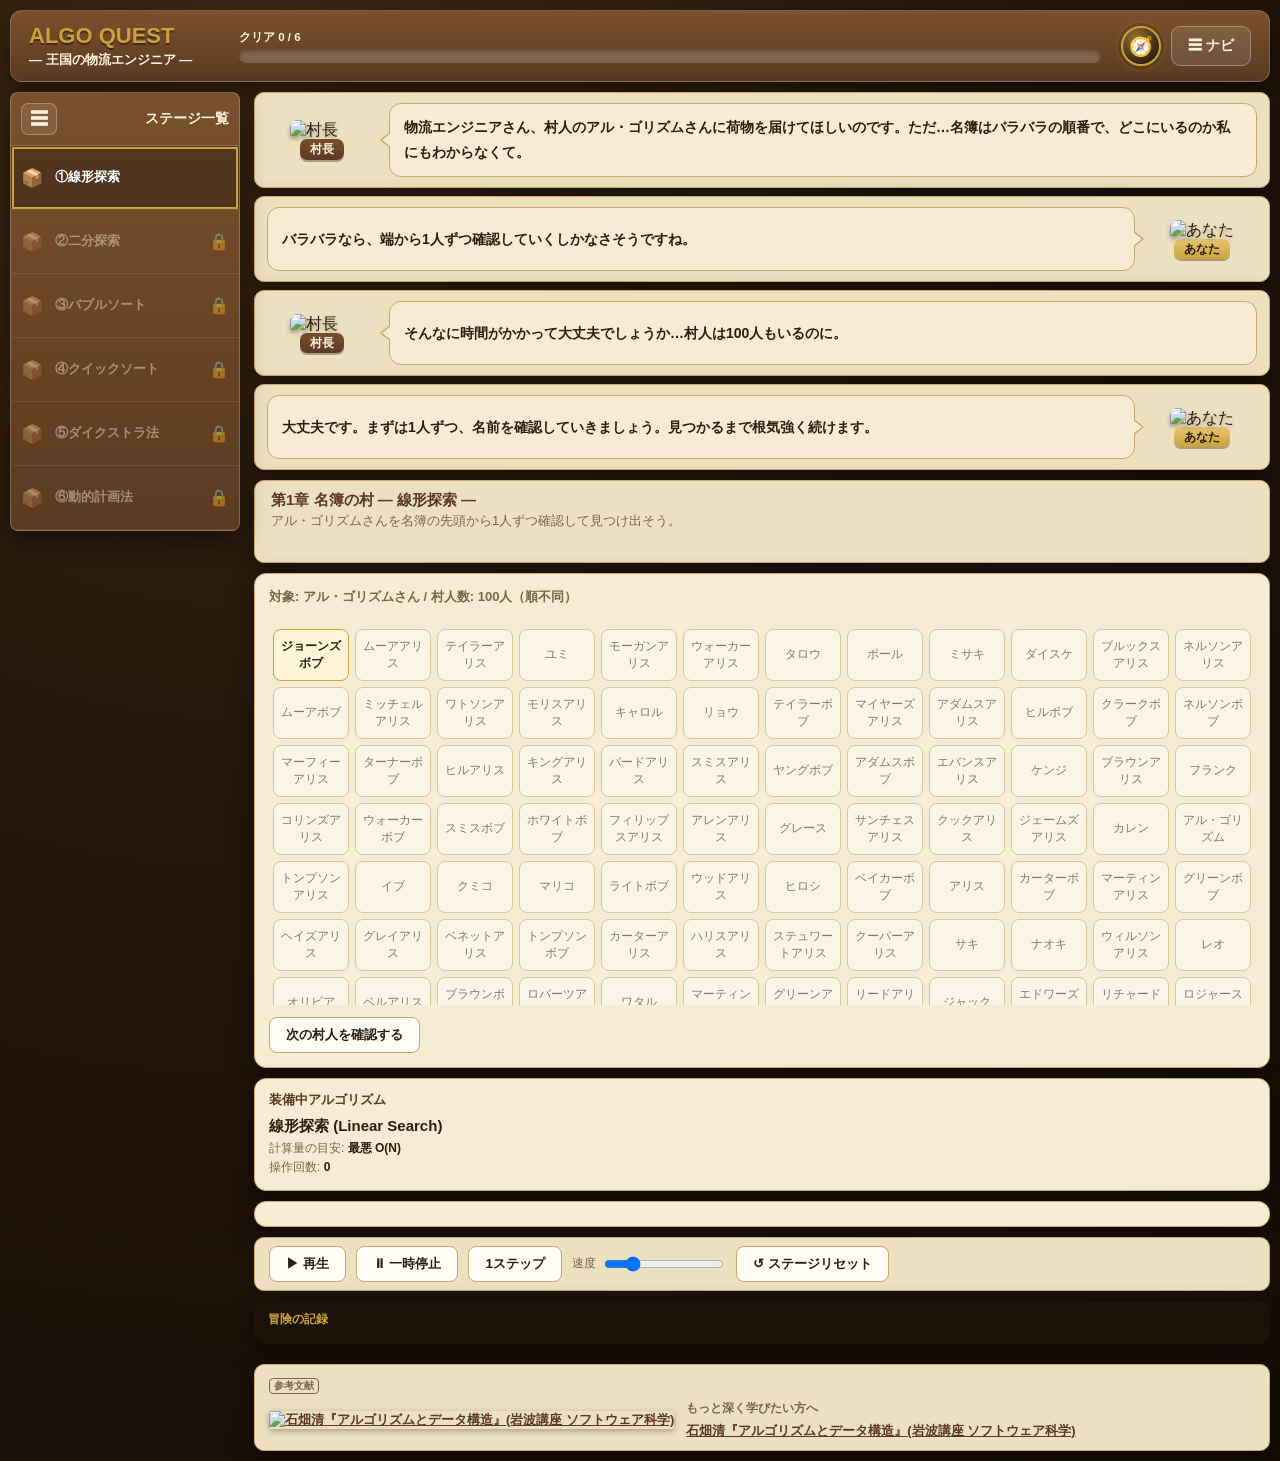
==== index.html @ 7b18d2ed "fix: トップへのリンクを絶対URLからルート相対パスに修正 https://ruglerugle.github.io/ 固定だったため、Cloudflare(informatics.habatak" ====
<!DOCTYPE html>
<html lang="ja">
<head>
<meta charset="UTF-8">
<meta name="viewport" content="width=device-width, initial-scale=1.0">
<title>ALGO QUEST ― 王国の物流エンジニア ―</title>
<!-- Google tag (gtag.js) -->
<script async src="https://www.googletagmanager.com/gtag/js?id=G-9RTQCP2HXM"></script>
<script>
  window.dataLayer = window.dataLayer || [];
  function gtag(){dataLayer.push(arguments);}
  gtag('js', new Date());
  gtag('config', 'G-9RTQCP2HXM');
</script>
<link rel="stylesheet" href="css/style.css">
</head>
<body>
<div class="app-shell side-collapsed" id="app-shell">
  <header class="game-header">
    <div class="brand">
      <div class="brand-title">ALGO QUEST</div>
      <div class="brand-sub">― 王国の物流エンジニア ―</div>
    </div>
    <div class="head-progress-wrap">
      <div class="head-progress-label" id="progress-label">クリア 0 / 6</div>
      <div class="head-progress"><div class="head-progress-fill" id="progress-fill"></div></div>
    </div>
    <div class="header-actions">
      <a id="home-link" href="/" title="クエスト集トップへ" aria-label="クエスト集トップへ">🧭</a>
      <button id="head-nav-toggle" class="head-btn" title="ステージ一覧の表示切替">☰ ナビ</button>
    </div>
  </header>

  <div class="game-layout">
    <div class="side-backdrop" id="side-backdrop"></div>
    <aside class="side-panel" id="stage-sidebar">
      <div class="side-head">
        <button class="side-toggle" id="sidebar-toggle" title="ステージ一覧の表示切替" aria-label="ステージ一覧の表示切替">☰</button>
        <span class="side-head-text">ステージ一覧</span>
      </div>
      <nav id="stage-nav" class="step-list"></nav>
    </aside>

    <main class="main-area" id="main-area">
      <div id="dialogue-panel"></div>

      <div id="mission-banner">
        <div id="mission-title"></div>
        <div id="mission-text"></div>
        <div id="mission-status"></div>
      </div>

      <section id="stage-area">
        <div id="visual-wrap">
          <div id="visual-stage"></div>
        </div>
        <div id="stage-actions"></div>
      </section>

      <div id="status-box">
        <h3>装備中アルゴリズム</h3>
        <div id="status-content"><p class="hint">ステージを開始すると表示されます</p></div>
      </div>
      <div id="compare-box"></div>

      <footer id="control-bar">
        <button id="btn-play" title="自動再生">▶ 再生</button>
        <button id="btn-pause" title="一時停止">⏸ 一時停止</button>
        <button id="btn-step-anim" title="1ステップ進める">1ステップ</button>
        <label class="speed-label">速度
          <input type="range" id="speed-slider" min="0.5" max="3" step="0.5" value="1">
        </label>
        <button id="btn-reset" title="ステージをやり直す">↺ ステージリセット</button>
      </footer>

      <div id="log-panel">
        <h3>冒険の記録</h3>
        <ul id="log-list"></ul>
      </div>

      <div id="book-recommend"></div>
    </main>
  </div>
</div>

<script type="module" src="js/main.js"></script>
</body>
</html>
---- css/style.css ----
:root {
  --bg-deep: #241608;
  --wood: #5b3a20;
  --wood-2: #79512e;
  --parchment: #f6ecd4;
  --parchment-2: #ece0bf;
  --border: #c8a86a;
  --text: #2c1d0e;
  --text-dim: #7a6647;
  --gold: #caa23a;
  --ok: #2f7d43;
  --warn: #b8791f;
  --danger: #a3311b;
  --info: #2f6fa3;
  --shadow: 0 10px 26px rgba(0, 0, 0, 0.45);
  font-family: "Segoe UI", "Hiragino Sans", "Yu Gothic", sans-serif;
}

* { box-sizing: border-box; touch-action: manipulation; }

html, body { max-width: 100%; overflow-x: hidden; }

body {
  margin: 0;
  min-height: 100vh;
  background: radial-gradient(circle at 20% 0%, #3c2811 0%, #24160a 45%, #150c05 100%);
  color: var(--text);
}

.app-shell {
  min-height: 100vh;
  display: flex;
  flex-direction: column;
  gap: 10px;
  padding: 10px;
}

.game-header {
  display: flex;
  align-items: center;
  gap: 20px;
  padding: 12px 18px;
  background: linear-gradient(180deg, var(--wood-2), var(--wood));
  border: 1px solid rgba(255, 255, 255, 0.18);
  border-radius: 12px;
  box-shadow: var(--shadow);
  flex-wrap: wrap;
}

.brand { display: flex; flex-direction: column; gap: 2px; min-width: 190px; }
.brand-title { margin: 0; font-size: 22px; color: var(--gold); font-weight: 900; text-shadow: 0 2px 0 rgba(0, 0, 0, 0.4); }
.brand-sub { font-size: 13px; color: #fdf3da; font-weight: 700; }

.head-progress-wrap { flex: 1; min-width: 160px; display: flex; flex-direction: column; gap: 4px; }
.head-progress-label { font-size: 11.5px; color: #fdf3da; font-weight: 800; }
.head-progress { height: 14px; background: rgba(255, 255, 255, .18); border-radius: 999px; overflow: hidden; box-shadow: inset 0 2px 4px rgba(0, 0, 0, .3); }
.head-progress-fill { height: 100%; width: 0; background: linear-gradient(90deg, #e7c873, var(--gold)); border-radius: 999px; transition: width .4s; }

.header-actions { display: flex; align-items: center; gap: 10px; margin-left: auto; flex-shrink: 0; }
.head-btn {
  height: 40px;
  padding: 0 16px;
  border: 1px solid rgba(255, 255, 255, 0.3);
  border-radius: 9px;
  background: rgba(255, 255, 255, 0.10);
  color: #fdf3da;
  font-size: 14px;
  font-weight: 900;
  cursor: pointer;
  touch-action: manipulation;
}
.head-btn:hover { background: rgba(255, 255, 255, .2); }

#home-link {
  flex-shrink: 0;
  width: 40px; height: 40px;
  display: flex; align-items: center; justify-content: center;
  font-size: 19px; text-decoration: none;
  border-radius: 50%;
  background: radial-gradient(circle at 35% 30%, rgba(202, 162, 58, .5), #2c1d0e 75%);
  border: 2px solid var(--gold);
  box-shadow: 0 0 0 3px rgba(0, 0, 0, .25), 0 0 10px -2px var(--gold);
  transition: transform .15s ease, box-shadow .15s ease;
}
#home-link:hover { transform: translateY(-2px) scale(1.07); box-shadow: 0 0 0 3px rgba(0, 0, 0, .25), 0 0 16px 0 var(--gold); }

/* ── Layout (cpu_quest/net-questと共通構造) ── */
.game-layout {
  display: grid;
  grid-template-columns: 230px minmax(0, 1fr);
  gap: 14px;
  flex: 1;
  min-height: 0;
  transition: grid-template-columns .25s ease;
}

.side-panel {
  background: linear-gradient(180deg, var(--wood-2), var(--wood));
  position: sticky;
  top: 8px;
  align-self: start;
  border: 1px solid rgba(255, 255, 255, .22);
  border-radius: 8px;
  box-shadow: var(--shadow);
  padding: 0;
  color: #fdf3da;
  overflow: hidden;
  transition: width .25s ease;
}
.side-head {
  font-size: 14px;
  font-weight: 900;
  color: #fdf3da;
  padding: 10px;
  border-bottom: 1px solid rgba(255, 255, 255, .18);
  display: flex;
  align-items: center;
  gap: 8px;
  min-height: 48px;
}
.side-head-text { white-space: nowrap; }
.side-toggle {
  width: 36px;
  height: 32px;
  border: 1px solid rgba(255, 255, 255, .28);
  border-radius: 7px;
  background: rgba(255, 255, 255, .10);
  color: #fdf3da;
  font-weight: 950;
  font-size: 18px;
  cursor: pointer;
  line-height: 1;
  flex-shrink: 0;
}
.side-backdrop { display: none; }

.step-list { display: flex; flex-direction: column; }
.side-step {
  display: grid;
  grid-template-columns: 28px 1fr 20px;
  gap: 6px;
  align-items: center;
  min-height: 64px;
  padding: 8px 10px;
  border: none;
  border-bottom: 1px solid rgba(255, 255, 255, .18);
  color: #e9dfc4;
  position: relative;
  cursor: pointer;
  user-select: none;
  touch-action: manipulation;
  background: none;
  text-align: left;
  font-family: inherit;
  width: 100%;
}
.side-step:hover { background: rgba(255, 255, 255, .07); }
.side-step .paw { font-size: 18px; text-align: center; }
.side-step .side-step-label { font-size: 13px; font-weight: 950; line-height: 1.25; }
.side-step .status-icon { font-size: 16px; }
.side-step.active { background: rgba(0, 0, 0, .3); outline: 2px solid var(--gold); outline-offset: -3px; color: #fff; }
.side-step.done .paw { color: var(--gold); }
.side-step.locked { opacity: 0.5; cursor: not-allowed; }

.app-shell.side-collapsed .game-layout { grid-template-columns: 64px minmax(0, 1fr); }
.app-shell.side-collapsed .side-panel { width: 64px; }
.app-shell.side-collapsed .side-head { justify-content: center; padding: 8px 6px; }
.app-shell.side-collapsed .side-head-text { display: none; }
.app-shell.side-collapsed .step-list { flex-direction: column; }
.app-shell.side-collapsed .side-step { grid-template-columns: 1fr; justify-items: center; min-height: 48px; padding: 6px 4px; }
.app-shell.side-collapsed .side-step .side-step-label,
.app-shell.side-collapsed .side-step .status-icon { display: none; }

/* ── Desktop: サイドバーは常に展開 ── */
@media (min-width: 901px) {
  .app-shell.side-collapsed .game-layout { grid-template-columns: 230px minmax(0, 1fr) !important; }
  .app-shell.side-collapsed .side-panel { width: auto !important; }
  .app-shell.side-collapsed .side-head { justify-content: space-between !important; padding: 10px !important; }
  .app-shell.side-collapsed .side-head-text { display: block !important; }
  .app-shell.side-collapsed .side-step { grid-template-columns: 28px 1fr 20px !important; justify-items: start !important; min-height: 64px !important; padding: 8px 10px !important; }
  .app-shell.side-collapsed .side-step .side-step-label,
  .app-shell.side-collapsed .side-step .status-icon { display: block !important; }
}

.main-area { flex: 1; min-width: 0; display: flex; flex-direction: column; gap: 10px; }

#dialogue-panel:empty { display: none; }

/* ── 会話システム（互い違い・全幅、net-quest/oop-gameと共通構造） ── */
.dialog-scene {
  display: flex;
  flex-direction: column;
  gap: 8px;
}
.dialog-row {
  display: grid;
  grid-template-columns: 110px minmax(0, 1fr);
  gap: 12px;
  align-items: stretch;
  border: 1px solid var(--border);
  background: var(--parchment-2);
  border-radius: 10px;
  padding: 10px 12px;
  box-shadow: var(--shadow);
}
.dialog-row.right {
  grid-template-columns: minmax(0, 1fr) 110px;
}
.dialog-row.right .dialog-character { order: 2; }
.dialog-row.right .dialog-bubble { order: 1; }
.dialog-character {
  display: flex;
  flex-direction: column;
  align-items: center;
  justify-content: center;
  align-self: center;
  min-width: 0;
}
.dialog-character img {
  width: 64px;
  max-width: 100%;
  height: auto;
  border-radius: 8px;
  display: block;
  object-fit: contain;
  filter: drop-shadow(0 3px 2px rgba(0, 0, 0, .3));
}
.dialog-name {
  margin-top: -2px;
  padding: 3px 10px;
  border-radius: 7px;
  color: #fdf3da;
  font-weight: 900;
  font-size: 12px;
  line-height: 1.2;
  box-shadow: 0 2px 0 rgba(0, 0, 0, .3);
  white-space: nowrap;
}
.dialog-name.npc { background: linear-gradient(var(--wood-2), var(--wood)); }
.dialog-name.you { background: linear-gradient(#e7c873, var(--gold)); color: #2c1d0e; }
.dialog-bubble {
  position: relative;
  align-self: center;
  background: var(--parchment);
  border: 1px solid var(--border);
  border-radius: 12px;
  padding: 11px 14px;
  color: var(--text);
  font-size: 14px;
  line-height: 1.8;
  font-weight: 700;
  min-height: 64px;
  display: flex;
  flex-direction: column;
  justify-content: center;
}
.dialog-bubble::before {
  content: '';
  position: absolute;
  left: -10px;
  top: 50%;
  transform: translateY(-50%);
  border-top: 8px solid transparent;
  border-bottom: 8px solid transparent;
  border-right: 10px solid var(--border);
}
.dialog-bubble::after {
  content: '';
  position: absolute;
  left: -8px;
  top: 50%;
  transform: translateY(-50%);
  border-top: 7px solid transparent;
  border-bottom: 7px solid transparent;
  border-right: 9px solid var(--parchment);
}
.dialog-row.right .dialog-bubble::before {
  left: auto; right: -10px;
  border-right: 0;
  border-left: 10px solid var(--border);
}
.dialog-row.right .dialog-bubble::after {
  left: auto; right: -8px;
  border-right: 0;
  border-left: 9px solid var(--parchment);
}

@media (max-width: 700px) {
  .dialog-row, .dialog-row.right { grid-template-columns: 74px minmax(0, 1fr); padding: 8px; gap: 8px; }
  .dialog-row.right .dialog-character { order: 0; }
  .dialog-row.right .dialog-bubble { order: 1; }
  .dialog-character img { width: 52px; }
  .dialog-name { font-size: 10px; padding: 3px 7px; }
  .dialog-bubble { font-size: 13px; padding: 9px 11px; min-height: 0; }
  /* アバターは常に左側に寄せるため、吹き出しの三角形も左向きに揃える */
  .dialog-row.right .dialog-bubble::before {
    left: -10px; right: auto;
    border-right: 10px solid var(--border);
    border-left: 0;
  }
  .dialog-row.right .dialog-bubble::after {
    left: -8px; right: auto;
    border-right: 9px solid var(--parchment);
    border-left: 0;
  }
}

#mission-banner {
  background: var(--parchment-2);
  border: 1px solid var(--border);
  border-radius: 10px;
  padding: 10px 16px;
  box-shadow: var(--shadow);
}
#mission-title { font-weight: 900; font-size: 15px; color: var(--wood); }
#mission-text { font-size: 13px; color: var(--text-dim); margin-top: 2px; }
#mission-status { font-weight: 700; margin-top: 4px; min-height: 18px; }
#mission-status.ok { color: var(--ok); }
#mission-status.err { color: var(--danger); }

#stage-area {
  background: var(--parchment);
  border: 1px solid var(--border);
  border-radius: 12px;
  box-shadow: var(--shadow);
  padding: 14px;
  display: flex;
  flex-direction: column;
  gap: 12px;
  min-height: 340px;
  min-width: 0;
}

#visual-wrap, #visual-stage { min-width: 0; }

.stage-info { font-size: 13px; color: var(--text-dim); font-weight: 700; line-height: 1.4; min-height: 2.8em; }
.stage-info.stage-info--tall { min-height: 4.2em; }

.villager-grid {
  display: grid;
  grid-template-columns: repeat(auto-fill, minmax(74px, 1fr));
  gap: 6px;
  max-height: 380px;
  overflow-y: auto;
  padding: 4px;
}
.villager-card {
  padding: 8px 4px;
  border-radius: 8px;
  border: 1px solid var(--border);
  background: #fffdf5;
  color: var(--text);
  font-size: 12px;
  cursor: not-allowed;
  opacity: 0.55;
}
.villager-card.checked { opacity: 0.3; text-decoration: line-through; }
.villager-card.next { opacity: 1; cursor: pointer; border-color: var(--gold); background: #fff6da; font-weight: 700; }
.villager-card.next:hover { transform: translateY(-1px); box-shadow: 0 4px 10px rgba(0, 0, 0, 0.2); }
.villager-card.found { opacity: 1; background: #dff3e2; border-color: var(--ok); color: var(--ok); font-weight: 900; }

.auto-scan-line {
  display: flex;
  align-items: center;
  gap: 12px;
  padding: 20px;
  background: #1c1208;
  border-radius: 10px;
  font-family: "Consolas", monospace;
}
.auto-scan-line .scan-index { color: var(--gold); font-weight: 900; font-size: 20px; }
.auto-scan-line .scan-name { color: #fdf3da; font-size: 18px; }
.auto-scan-line .hint { color: #cbb98a; }

.binary-track { display: flex; gap: 12px; flex-wrap: wrap; }
.binary-card {
  display: flex;
  flex-direction: column;
  align-items: center;
  gap: 4px;
  padding: 14px 20px;
  border-radius: 10px;
  border: 2px solid var(--border);
  background: #fffdf5;
  min-width: 100px;
}
.binary-card .tag { font-size: 11px; color: var(--text-dim); font-weight: 700; }
.binary-card .name { font-size: 16px; font-weight: 900; }
.binary-card .num { font-size: 10px; color: var(--text-dim); font-weight: 700; }
.binary-card.lo { border-color: #7d97c9; }
.binary-card.hi { border-color: #c97d7d; }
.binary-card.mid { border-color: var(--gold); background: #fff6da; transform: scale(1.08); }
.binary-card.found { border-color: var(--ok); background: #dff3e2; color: var(--ok); }

.cave-map { display: block; width: 100%; max-width: 100%; height: auto; background: #1c1208; border-radius: 10px; padding: 8px; }
.cave-edge { stroke: rgba(200, 168, 106, 0.35); stroke-width: 3; }
.cave-edge.on-path { stroke: var(--gold); stroke-width: 4; }
.cave-edge.final-path { stroke: var(--ok); stroke-width: 5; }

.cave-room rect { fill: #2c1d0e; stroke: var(--border); stroke-width: 2; }
.cave-room text { fill: #fdf3da; font-size: 16px; font-weight: 700; }

.cave-room.unvisited rect { fill: #241608; stroke: rgba(200, 168, 106, 0.3); }
.cave-room.unvisited text { fill: rgba(253, 243, 218, 0.35); }

.cave-room.onpath rect { fill: #3d2a12; stroke: var(--gold); }

.cave-room.candidate rect { fill: #1c3548; stroke: var(--info); }
.cave-room.candidate text { fill: #8ec9ef; }

.cave-room.final-path rect { fill: #163d24; stroke: var(--ok); stroke-width: 3; }
.cave-room.final-path text { fill: #8fe3a3; }

.graph-node-sub { fill: #cbb98a; font-size: 12px; font-weight: 700; }
.graph-edge-label { fill: #cbb98a; font-size: 11px; }

.legend-swatch.cave-onpath { background: #3d2a12; border: 2px solid var(--gold); }
.legend-swatch.cave-unvisited { background: #241608; border: 2px solid rgba(200, 168, 106, 0.3); }
.legend-swatch.cave-candidate { background: #1c3548; border: 2px solid var(--info); }
.legend-swatch.cave-final-path { background: #163d24; border: 2px solid var(--ok); }

.queue-track { display: flex; gap: 10px; flex-wrap: wrap; }
.queue-card {
  display: flex;
  flex-direction: column;
  align-items: center;
  gap: 4px;
  padding: 10px 16px;
  border-radius: 10px;
  border: 2px solid var(--border);
  background: #fffdf5;
  min-width: 80px;
}
.queue-card .tag { font-size: 11px; color: var(--text-dim); font-weight: 700; }
.queue-card .name { font-size: 15px; font-weight: 900; }
.queue-card.front { border-color: var(--gold); background: #fff6da; transform: scale(1.08); }

.chest-riddle {
  background: linear-gradient(180deg, #3a2812, #241608);
  border: 2px solid var(--gold);
  border-radius: 8px;
  padding: 10px 14px;
  margin-bottom: 8px;
  color: #e9dfc4;
  font-family: "Hiragino Mincho ProN", "Yu Mincho", serif;
  letter-spacing: 0.15em;
  text-align: center;
  font-size: 14px;
  text-shadow: 0 1px 0 rgba(0, 0, 0, 0.6);
  box-shadow: inset 0 0 10px rgba(0, 0, 0, 0.5), 0 0 8px rgba(202, 162, 58, 0.4);
}

.stair-visual {
  display: flex;
  align-items: flex-end;
  gap: 4px;
  height: 150px;
  padding: 8px;
  background: #1c1208;
  border-radius: 10px;
  position: relative;
}
.stair-step {
  width: 16px;
  background: rgba(200, 168, 106, 0.25);
  border-radius: 3px 3px 0 0;
}
.stair-step.done { background: linear-gradient(180deg, #e7c873, var(--gold)); }
.chest-icon {
  position: absolute;
  top: 4px;
  right: 10px;
  width: 34px;
  height: 22px;
  background: linear-gradient(180deg, #8a5a2c, #5b3a1c);
  border: 2px solid var(--gold);
  border-radius: 4px 4px 2px 2px;
}
.chest-icon::after {
  content: '';
  position: absolute;
  left: 50%;
  top: 45%;
  width: 6px;
  height: 6px;
  background: var(--gold);
  border-radius: 50%;
  transform: translate(-50%, -50%);
  box-shadow: 0 0 4px rgba(202, 162, 58, 0.8);
}

.chest-unlock { display: flex; gap: 8px; align-items: center; }
.chest-unlock-input {
  border: 2px solid var(--border);
  border-radius: 8px;
  padding: 8px 12px;
  font-size: 14px;
  font-weight: 700;
  background: #fffdf5;
  color: var(--text);
  width: 160px;
}

.bars {
  display: flex;
  align-items: flex-end;
  gap: 3px;
  height: 220px;
  padding: 8px;
  background: #1c1208;
  border-radius: 10px;
}
.bar {
  flex: 1;
  min-width: 4px;
  background: linear-gradient(180deg, #e7c873, var(--gold));
  border-radius: 3px 3px 0 0;
}
.bar.compare {
  background: linear-gradient(180deg, #8ec9ef, var(--info));
  outline: 2px solid #dff0ff;
}
.bar.swap { background: linear-gradient(180deg, #ff9d8a, var(--danger)); }
.bar.pivot { outline: 2px solid #fff; }
.bar.sorted { background: linear-gradient(180deg, #9fe0ae, var(--ok)); }
.bar.out-of-range:not(.sorted) { opacity: 0.3; }

.bar-boundary {
  align-self: stretch;
  width: 1px;
  margin: 0 1px;
  background-image: repeating-linear-gradient(to bottom, #fff 0, #fff 6px, transparent 6px, transparent 12px);
  box-shadow: 0 0 4px rgba(255, 255, 255, 0.8);
}

.live-desc {
  font-size: 14px;
  font-weight: 700;
  line-height: 1.5;
  color: var(--wood);
  background: var(--parchment-2);
  border: 1px solid var(--border);
  border-radius: 8px;
  padding: 8px 12px;
  min-height: calc(3em + 20px);
}
.live-desc.live-desc--tall { min-height: calc(4.5em + 20px); }

.bar-legend { display: flex; gap: 16px; flex-wrap: wrap; font-size: 12px; color: var(--text-dim); }
.legend-item { display: flex; align-items: center; gap: 6px; }
.legend-swatch {
  width: 14px;
  height: 14px;
  border-radius: 3px;
  display: inline-block;
  background: var(--gold);
}
.legend-swatch.compare { background: var(--info); }
.legend-swatch.swap { background: var(--danger); }
.legend-swatch.sorted { background: var(--ok); }
.legend-swatch.pivot { background: var(--gold); outline: 2px solid #fff; }
.legend-swatch.boundary {
  width: 4px;
  background-image: repeating-linear-gradient(to bottom, #fff 0, #fff 4px, transparent 4px, transparent 8px);
  box-shadow: 0 0 6px rgba(255, 255, 255, 0.8);
}

#stage-actions { display: flex; gap: 10px; flex-wrap: wrap; min-width: 0; }
#stage-actions button, #control-bar button {
  padding: 8px 16px;
  border-radius: 8px;
  border: 1px solid var(--border);
  background: #fffdf5;
  color: var(--text);
  font-weight: 700;
  cursor: pointer;
  max-width: 100%;
  white-space: normal;
  overflow-wrap: break-word;
  word-break: break-word;
}
#stage-actions button:disabled { opacity: 0.4; cursor: not-allowed; }
#stage-actions button.primary, #control-bar button.primary { background: var(--gold); border-color: var(--gold); }
.hint { color: var(--text-dim); font-size: 13px; }

#status-box, #compare-box {
  background: var(--parchment);
  border: 1px solid var(--border);
  border-radius: 12px;
  padding: 12px 14px;
  box-shadow: var(--shadow);
}
#status-box h3 { margin: 0 0 8px; font-size: 13px; color: var(--wood); }
.algo-name { font-weight: 900; font-size: 15px; margin: 0 0 4px; }
.algo-meta, .algo-ops { font-size: 12px; color: var(--text-dim); margin: 2px 0; }
.algo-meta span, .algo-ops span { color: var(--text); font-weight: 700; }

#control-bar {
  display: flex;
  align-items: center;
  gap: 10px;
  background: var(--parchment-2);
  border: 1px solid var(--border);
  border-radius: 10px;
  padding: 8px 14px;
  flex-wrap: wrap;
}
.speed-label { font-size: 12px; color: var(--text-dim); display: flex; align-items: center; gap: 6px; }
.speed-label input[type="range"] { max-width: 120px; }

#log-panel {
  background: #1c1208;
  border-radius: 12px;
  padding: 10px 14px;
  max-height: 160px;
  overflow-y: auto;
  box-shadow: var(--shadow);
}
#log-panel h3 { margin: 0 0 6px; font-size: 12px; color: var(--gold); }
#log-list { list-style: none; margin: 0; padding: 0; display: flex; flex-direction: column; gap: 3px; }
#log-list li { font-size: 12px; color: #e9dfc4; }
#log-list li.ok { color: #8fe3a3; }
#log-list li.err { color: #ff9d8a; }

#book-recommend {
  margin-top: 10px;
  background: var(--parchment-2);
  border: 1px solid var(--border);
  border-radius: 10px;
  padding: 10px 14px;
  box-shadow: var(--shadow);
}
.book-recommend-label {
  display: inline-block;
  font-size: 10px;
  font-weight: 900;
  color: var(--text-dim);
  border: 1px solid var(--text-dim);
  border-radius: 4px;
  padding: 0 4px;
  margin: 0 0 6px;
}
.book-recommend-body { display: flex; align-items: center; gap: 12px; }
.book-recommend-cover { width: 60px; height: auto; border-radius: 3px; box-shadow: 0 2px 6px rgba(0, 0, 0, 0.3); flex-shrink: 0; }
.book-recommend-lead { font-size: 12px; color: var(--text-dim); margin: 0 0 4px; font-weight: 700; }
#book-recommend a { font-size: 13px; color: var(--wood); font-weight: 900; text-decoration: underline; }

@media (max-width: 900px) {
  .app-shell { padding: 8px; gap: 8px; }
  .brand-title { font-size: 20px; }
  .game-layout { grid-template-columns: 64px minmax(0, 1fr); gap: 8px; }
  .app-shell:not(.side-collapsed) .game-layout { grid-template-columns: 210px minmax(0, 1fr); }
  .side-panel { display: block; order: 0; position: sticky; top: 8px; }
}
@media (max-width: 700px) {
  .game-layout { grid-template-columns: 1fr; }
  .app-shell.side-collapsed .game-layout,
  .app-shell:not(.side-collapsed) .game-layout { grid-template-columns: 1fr; }
  .side-panel {
    position: fixed;
    top: 0;
    left: 0;
    width: min(82vw, 300px);
    height: 100vh;
    height: 100dvh;
    border-radius: 0;
    transform: translateX(-100%);
    transition: transform .25s ease;
    box-shadow: 10px 0 30px rgba(0, 0, 0, .45);
    overflow-y: auto;
    z-index: 80;
  }
  .app-shell.side-collapsed .side-panel { transform: translateX(-100%); }
  .app-shell:not(.side-collapsed) .side-panel { transform: translateX(0); }
  .side-backdrop {
    display: none;
    position: fixed;
    inset: 0;
    background: rgba(6, 12, 18, .55);
    z-index: 70;
  }
  .app-shell:not(.side-collapsed) .side-backdrop { display: block; }
  .game-header { padding: 8px 12px; }
  .brand-title { font-size: 18px; }
  .main-area { gap: 8px; }
}
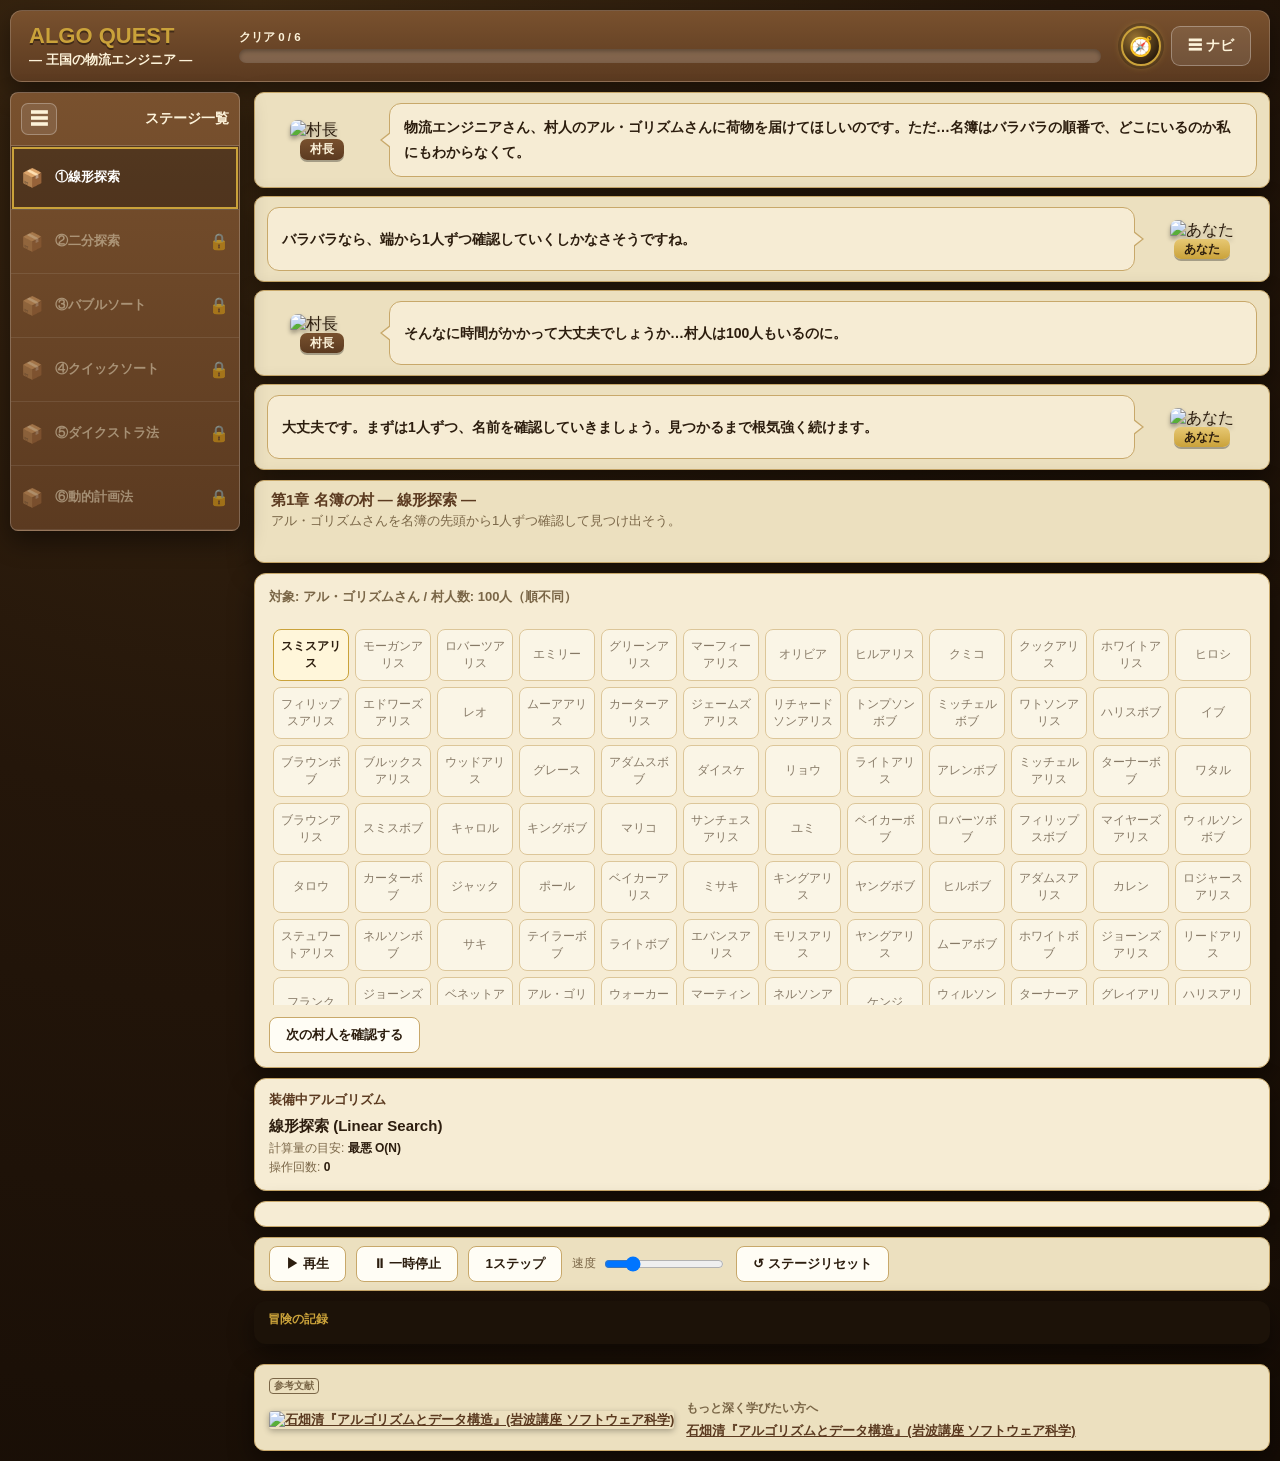
==== commit 43010a0f: "feat: SEO用metaを拡充 - description/canonical/OGP/Twitterカード/favicon/JSON-LDを追加 - brand-titleをh1化 - depl" ====
--- a/index.html
+++ b/index.html
@@ -3,7 +3,31 @@
 <head>
 <meta charset="UTF-8">
 <meta name="viewport" content="width=device-width, initial-scale=1.0">
-<title>ALGO QUEST ― 王国の物流エンジニア ―</title>
+<title>ALGO QUEST ― ゲームで学ぶアルゴリズム入門（王国の物流エンジニア）</title>
+<meta name="description" content="線形探索・二分探索・バブルソート・クイックソート・ダイクストラ法・動的計画法を、王国の物流エンジニアとして体験しながら学べる無料のアルゴリズム学習ゲーム。全6章、ブラウザだけで遊べます。">
+<link rel="canonical" href="https://informatics.habatakijuku.com/algo-quest/">
+<meta property="og:type" content="website">
+<meta property="og:site_name" content="ALGO QUEST">
+<meta property="og:locale" content="ja_JP">
+<meta property="og:title" content="ALGO QUEST ― ゲームで学ぶアルゴリズム入門（王国の物流エンジニア）">
+<meta property="og:description" content="探索・ソート・最短経路・動的計画法を体験しながら学べる無料のアルゴリズム学習ゲーム。">
+<meta property="og:url" content="https://informatics.habatakijuku.com/algo-quest/">
+<meta name="twitter:card" content="summary">
+<link rel="icon" href="data:image/svg+xml,<svg xmlns=%22http://www.w3.org/2000/svg%22 viewBox=%220 0 100 100%22><text y=%22.9em%22 font-size=%2290%22>📦</text></svg>">
+<script type="application/ld+json">
+{
+  "@context": "https://schema.org",
+  "@type": "LearningResource",
+  "name": "ALGO QUEST ― 王国の物流エンジニア ―",
+  "description": "線形探索・二分探索・バブルソート・クイックソート・ダイクストラ法・動的計画法を、王国の物流エンジニアとして体験しながら学べる無料のアルゴリズム学習ゲーム。",
+  "url": "https://informatics.habatakijuku.com/algo-quest/",
+  "inLanguage": "ja",
+  "learningResourceType": "learning activity",
+  "teaches": "アルゴリズムの基礎（線形探索・二分探索・バブルソート・クイックソート・ダイクストラ法・動的計画法・計算量）",
+  "isAccessibleForFree": true,
+  "author": { "@type": "Person", "name": "ruglerugle" }
+}
+</script>
 <!-- Google tag (gtag.js) -->
 <script async src="https://www.googletagmanager.com/gtag/js?id=G-9RTQCP2HXM"></script>
 <script>
@@ -18,7 +42,7 @@
 <div class="app-shell side-collapsed" id="app-shell">
   <header class="game-header">
     <div class="brand">
-      <div class="brand-title">ALGO QUEST</div>
+      <h1 class="brand-title">ALGO QUEST</h1>
       <div class="brand-sub">― 王国の物流エンジニア ―</div>
     </div>
     <div class="head-progress-wrap">
--- a/css/style.css
+++ b/css/style.css
@@ -224,6 +224,8 @@
   display: block;
   object-fit: contain;
   filter: drop-shadow(0 3px 2px rgba(0, 0, 0, .3));
+  position: relative;
+  z-index: 1;
 }
 .dialog-name {
   margin-top: -2px;
@@ -234,6 +236,8 @@
   font-size: 12px;
   line-height: 1.2;
   box-shadow: 0 2px 0 rgba(0, 0, 0, .3);
+  position: relative;
+  z-index: 2;
   white-space: nowrap;
 }
 .dialog-name.npc { background: linear-gradient(var(--wood-2), var(--wood)); }
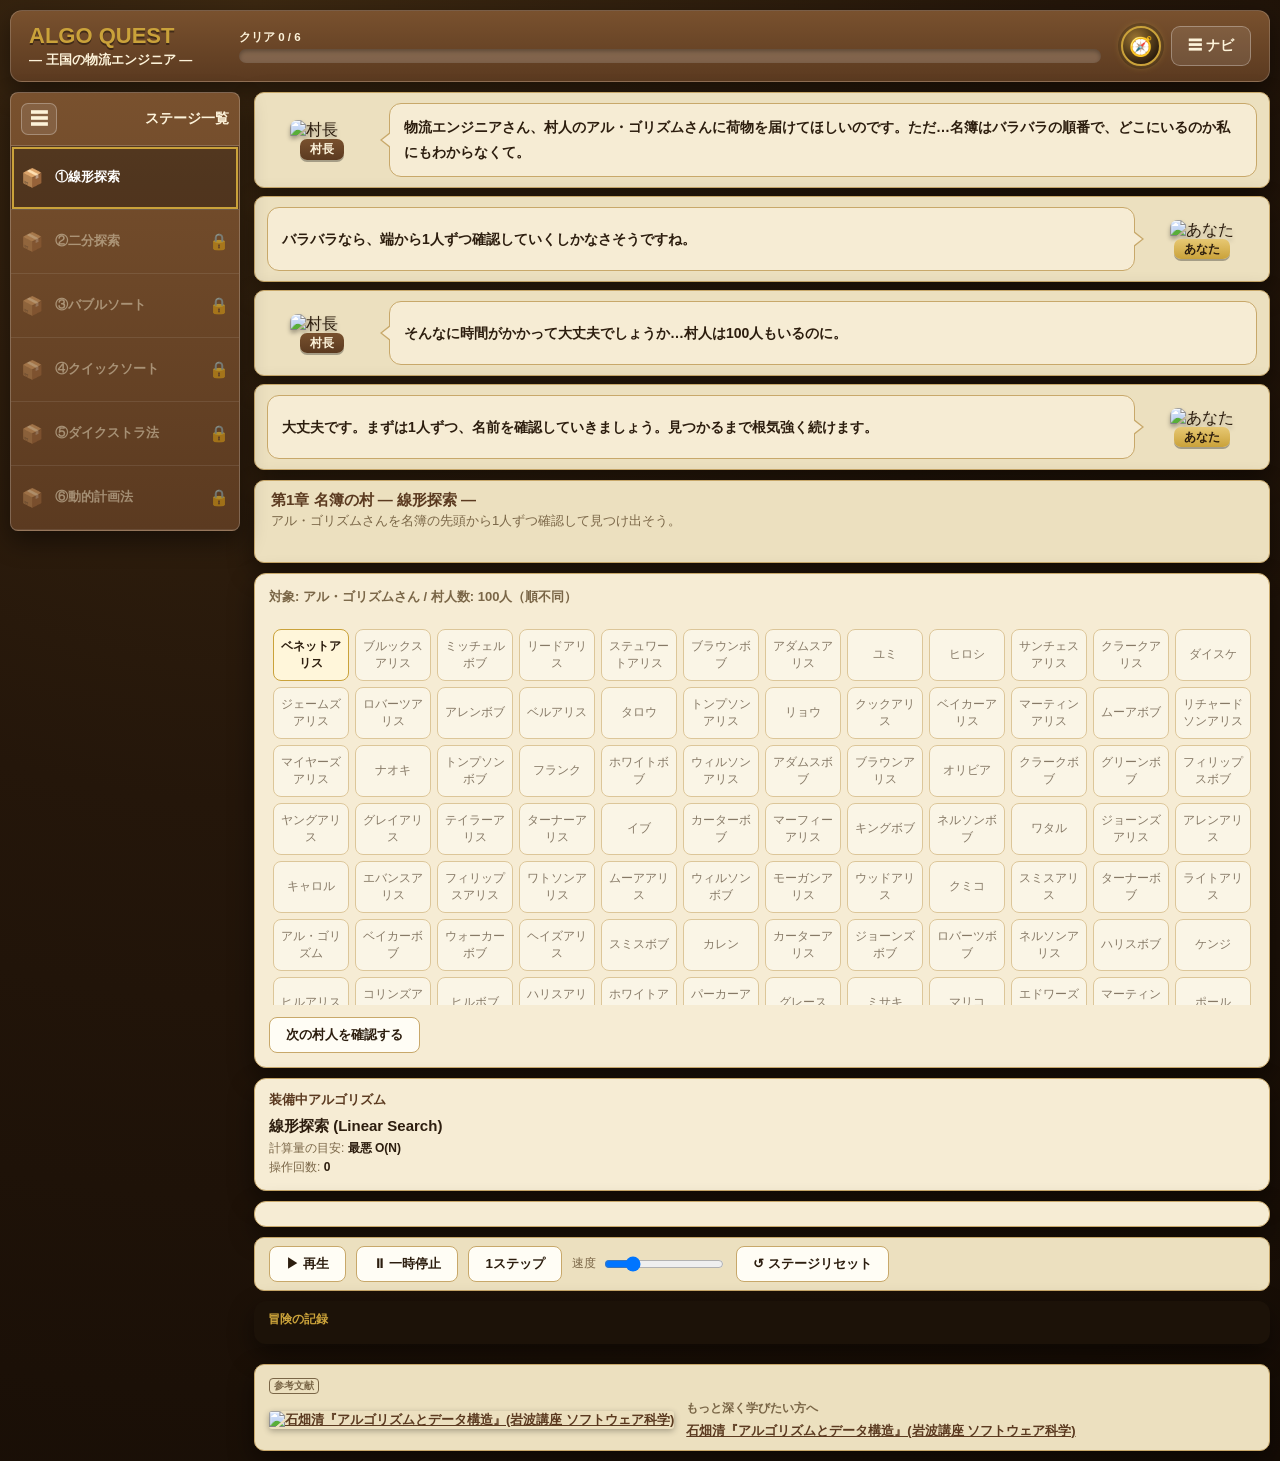
==== commit 26d3f778: "feat: og:imageを追加しSNSカードを大判化 - OGP画像(1200x630、ハブのimages/ogp/配信)を参照 - twitter:cardをsummary_large_imag" ====
--- a/index.html
+++ b/index.html
@@ -12,7 +12,10 @@
 <meta property="og:title" content="ALGO QUEST ― ゲームで学ぶアルゴリズム入門（王国の物流エンジニア）">
 <meta property="og:description" content="探索・ソート・最短経路・動的計画法を体験しながら学べる無料のアルゴリズム学習ゲーム。">
 <meta property="og:url" content="https://informatics.habatakijuku.com/algo-quest/">
-<meta name="twitter:card" content="summary">
+<meta property="og:image" content="https://informatics.habatakijuku.com/images/ogp/algo-quest.png">
+<meta property="og:image:width" content="1200">
+<meta property="og:image:height" content="630">
+<meta name="twitter:card" content="summary_large_image">
 <link rel="icon" href="data:image/svg+xml,<svg xmlns=%22http://www.w3.org/2000/svg%22 viewBox=%220 0 100 100%22><text y=%22.9em%22 font-size=%2290%22>📦</text></svg>">
 <script type="application/ld+json">
 {
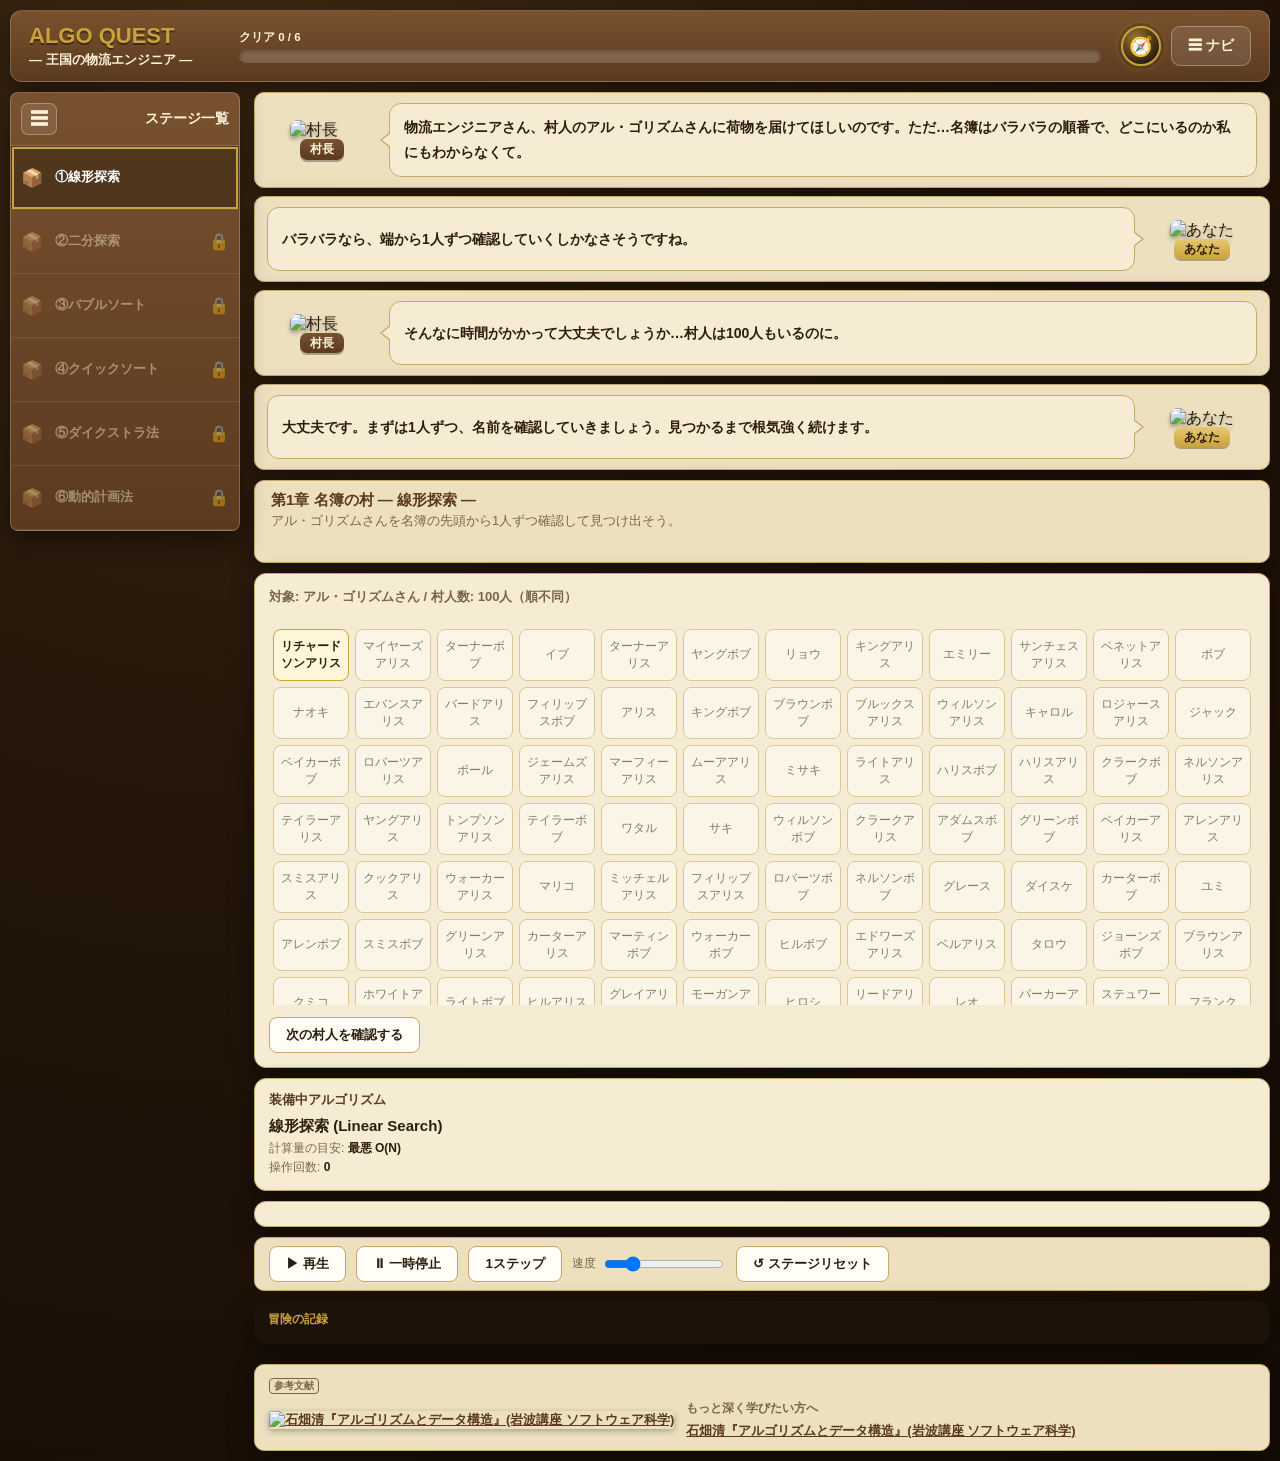
==== commit 3c9d3575: "feat: 全章クリア後のまとめ画面を追加 - 第6章クリア後に「まとめを見る」ボタンを表示し、学びの   チェックリスト（計算量つき）・書籍カード・ハブ導線・   リプレイボタンを持つまとめ画面へ遷" ====
--- a/index.html
+++ b/index.html
@@ -106,6 +106,8 @@
       </div>
 
       <div id="book-recommend"></div>
+
+      <section id="ending-screen" hidden></section>
     </main>
   </div>
 </div>
--- a/css/style.css
+++ b/css/style.css
@@ -688,3 +688,65 @@
   .brand-title { font-size: 18px; }
   .main-area { gap: 8px; }
 }
+
+/* ===== 全クリアまとめ画面 ===== */
+.main-area.ending-mode > *:not(#ending-screen):not(#book-recommend) { display: none !important; }
+.main-area.ending-mode > #ending-screen { display: block; }
+#ending-screen .ending-card {
+  background: var(--parchment);
+  border: 2px solid var(--border);
+  border-radius: 12px;
+  box-shadow: var(--shadow);
+  padding: 28px 26px 24px;
+  color: var(--text);
+  text-align: center;
+}
+#ending-screen .ending-emoji { font-size: 52px; line-height: 1; }
+#ending-screen h2 { margin: 10px 0 6px; font-size: 24px; color: var(--wood); }
+#ending-screen .ending-lead { margin: 0 0 18px; color: var(--text-dim); font-weight: 700; }
+#ending-screen .ending-list {
+  text-align: left;
+  background: var(--parchment-2);
+  border: 1px solid var(--border);
+  border-radius: 10px;
+  padding: 16px 18px;
+  line-height: 2.05;
+  font-weight: 700;
+  font-size: 14.5px;
+}
+#ending-screen .ending-list .o {
+  font-family: ui-monospace, 'Cascadia Code', monospace;
+  color: var(--info);
+  font-weight: 800;
+}
+#ending-screen .ending-note {
+  margin: 16px 0 18px;
+  padding: 12px 14px;
+  border-left: 4px solid var(--gold);
+  background: rgba(202, 162, 58, 0.12);
+  text-align: left;
+  font-weight: 700;
+  border-radius: 0 8px 8px 0;
+}
+#ending-screen .ending-book { margin: 0 0 20px; text-align: left; }
+#ending-screen .ending-actions { display: flex; gap: 12px; justify-content: center; flex-wrap: wrap; }
+#ending-screen .ending-actions button,
+#ending-screen .ending-actions a {
+  display: inline-block;
+  padding: 12px 22px;
+  border-radius: 10px;
+  font-weight: 900;
+  font-size: 15px;
+  cursor: pointer;
+  text-decoration: none;
+}
+#ending-screen .ending-actions button {
+  border: 1px solid var(--border);
+  background: var(--parchment-2);
+  color: var(--text);
+}
+#ending-screen .ending-actions a {
+  border: 1px solid var(--wood);
+  background: var(--gold);
+  color: #241608;
+}
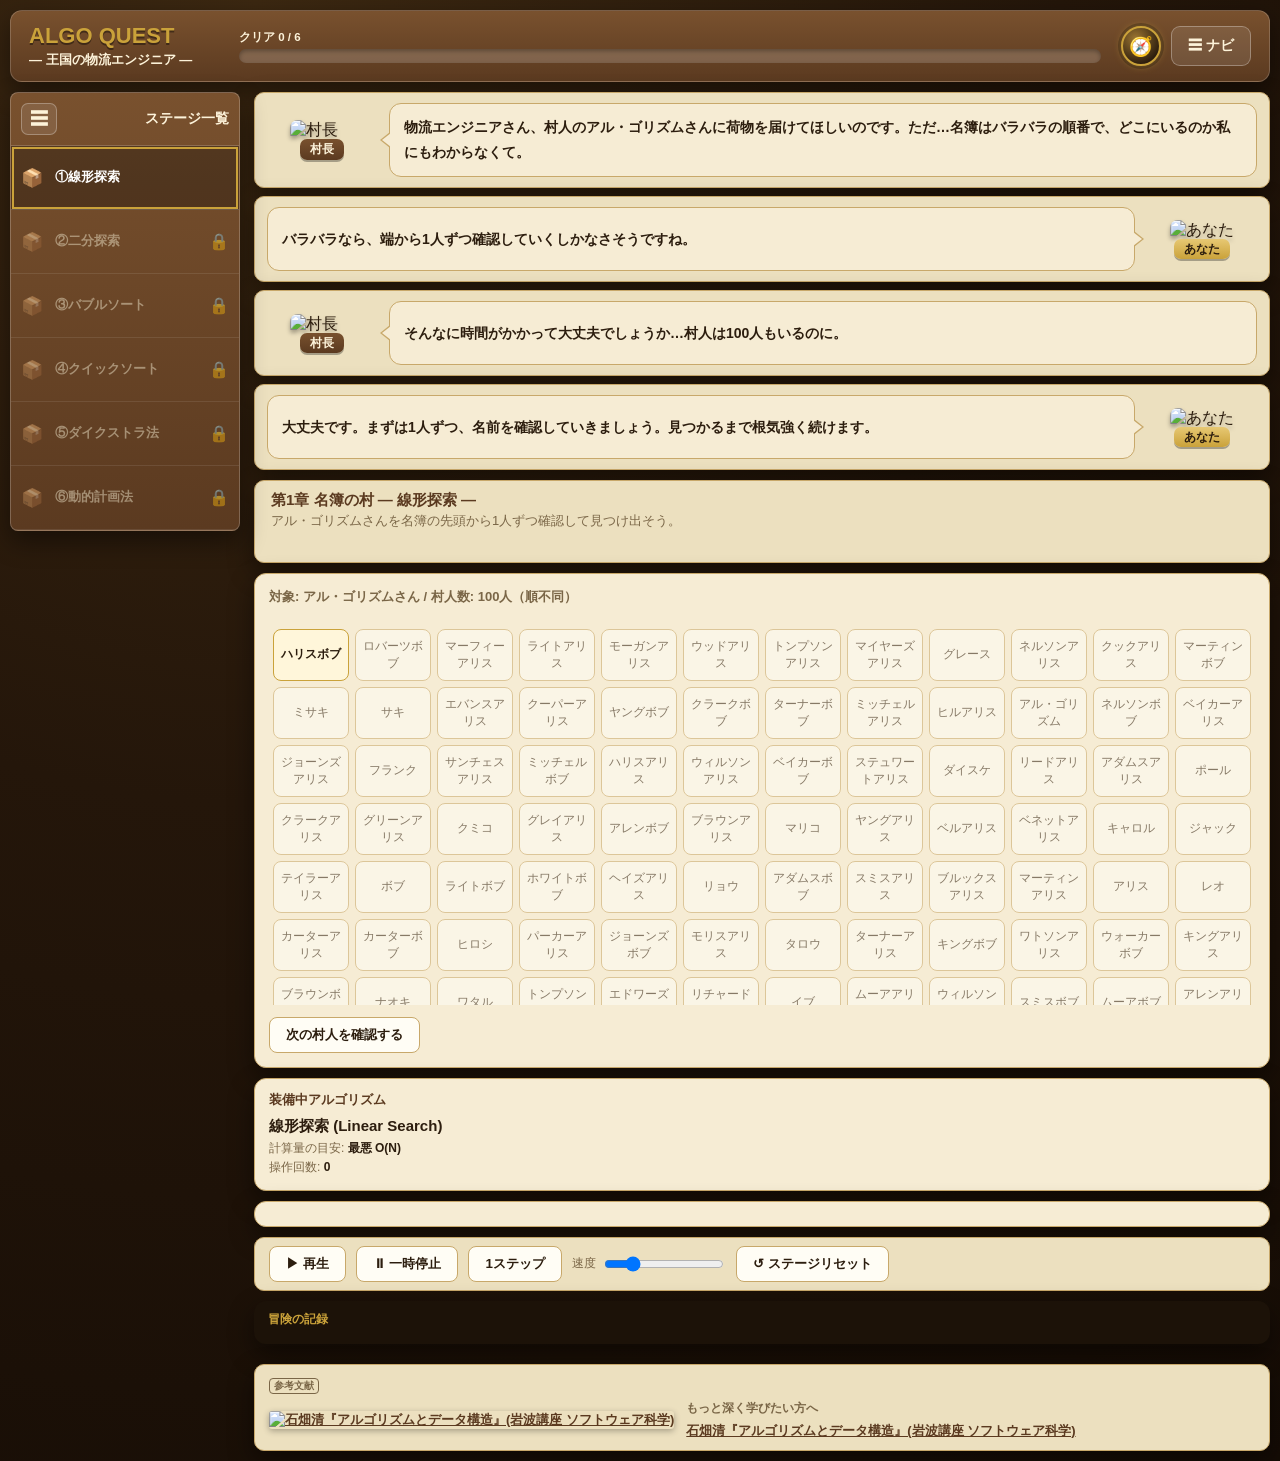
==== commit d9b35651: "feat: 全6章に章末クイズを追加、まとめ画面にシェアボタン - 各章2問の理解度チェック。合格まで次章を解放しないゲート式 - 誤答は再挑戦可、正答時は解説を表示 - まとめ画面にXシェアボタンを" ====
--- a/index.html
+++ b/index.html
@@ -84,6 +84,8 @@
         <div id="stage-actions"></div>
       </section>
 
+      <div id="quiz-panel" hidden></div>
+
       <div id="status-box">
         <h3>装備中アルゴリズム</h3>
         <div id="status-content"><p class="hint">ステージを開始すると表示されます</p></div>
--- a/css/style.css
+++ b/css/style.css
@@ -750,3 +750,45 @@
   background: var(--gold);
   color: #241608;
 }
+#ending-screen .ending-actions a.share { border: 1px solid #222; background: #111; color: #fff; }
+
+/* ===== 章末クイズ ===== */
+#quiz-panel[hidden] { display: none; }
+.quiz-box {
+  background: var(--parchment);
+  border: 2px solid var(--gold);
+  border-radius: 12px;
+  box-shadow: var(--shadow);
+  padding: 16px 18px;
+}
+.quiz-head { font-weight: 900; color: var(--wood); margin-bottom: 10px; font-size: 15px; }
+.quiz-q { font-weight: 800; margin-bottom: 10px; }
+.quiz-choices { display: flex; flex-direction: column; gap: 8px; }
+.quiz-choices button {
+  text-align: left;
+  padding: 10px 14px;
+  border: 1px solid var(--border);
+  border-radius: 9px;
+  background: var(--parchment-2);
+  color: var(--text);
+  font-weight: 700;
+  font-size: 14px;
+  cursor: pointer;
+  font-family: inherit;
+}
+.quiz-choices button:hover { background: #fff; }
+.quiz-feedback { margin-top: 10px; font-weight: 800; font-size: 13.5px; line-height: 1.7; }
+.quiz-feedback.ok { color: var(--ok); }
+.quiz-feedback.ng { color: var(--danger); }
+.quiz-pass {
+  margin-top: 12px;
+  padding: 12px 22px;
+  border: 1px solid var(--wood);
+  border-radius: 10px;
+  background: var(--gold);
+  color: #241608;
+  font-weight: 900;
+  font-size: 15px;
+  cursor: pointer;
+  font-family: inherit;
+}
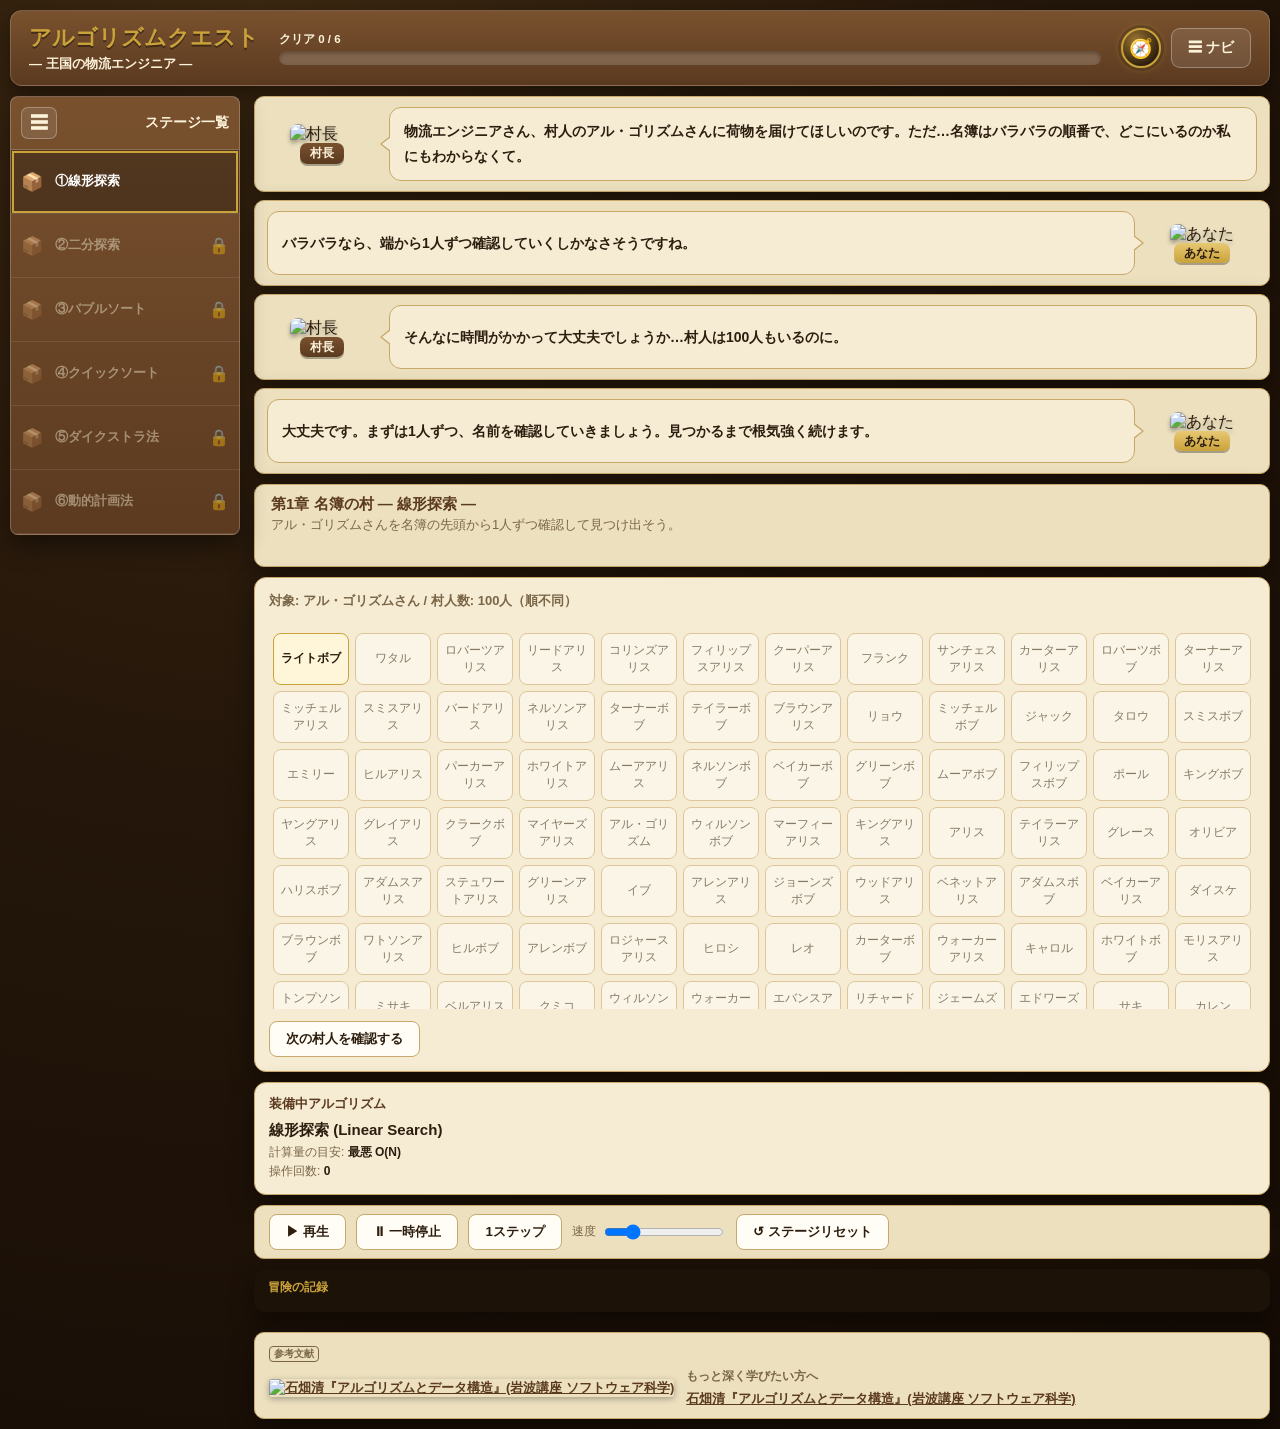
==== commit 8fef3b90: "feat: ALGO QUESTをアルゴリズムクエストに改名 内容がイメージしやすい日本語名に変更（title/OGP/JSON-LD/ヘッダー/シェア文言）。 旧英語名はJSON-LDのaltern" ====
--- a/index.html
+++ b/index.html
@@ -3,13 +3,13 @@
 <head>
 <meta charset="UTF-8">
 <meta name="viewport" content="width=device-width, initial-scale=1.0">
-<title>ALGO QUEST ― ゲームで学ぶアルゴリズム入門（王国の物流エンジニア）</title>
+<title>アルゴリズムクエスト ― ゲームで学ぶアルゴリズム入門（王国の物流エンジニア）</title>
 <meta name="description" content="線形探索・二分探索・バブルソート・クイックソート・ダイクストラ法・動的計画法を、王国の物流エンジニアとして体験しながら学べる無料のアルゴリズム学習ゲーム。全6章、ブラウザだけで遊べます。">
 <link rel="canonical" href="https://informatics.habatakijuku.com/algo-quest/">
 <meta property="og:type" content="website">
-<meta property="og:site_name" content="ALGO QUEST">
+<meta property="og:site_name" content="アルゴリズムクエスト">
 <meta property="og:locale" content="ja_JP">
-<meta property="og:title" content="ALGO QUEST ― ゲームで学ぶアルゴリズム入門（王国の物流エンジニア）">
+<meta property="og:title" content="アルゴリズムクエスト ― ゲームで学ぶアルゴリズム入門（王国の物流エンジニア）">
 <meta property="og:description" content="探索・ソート・最短経路・動的計画法を体験しながら学べる無料のアルゴリズム学習ゲーム。">
 <meta property="og:url" content="https://informatics.habatakijuku.com/algo-quest/">
 <meta property="og:image" content="https://informatics.habatakijuku.com/images/ogp/algo-quest.png">
@@ -21,7 +21,8 @@
 {
   "@context": "https://schema.org",
   "@type": "LearningResource",
-  "name": "ALGO QUEST ― 王国の物流エンジニア ―",
+  "name": "アルゴリズムクエスト ― 王国の物流エンジニア ―",
+  "alternateName": "ALGO QUEST",
   "description": "線形探索・二分探索・バブルソート・クイックソート・ダイクストラ法・動的計画法を、王国の物流エンジニアとして体験しながら学べる無料のアルゴリズム学習ゲーム。",
   "url": "https://informatics.habatakijuku.com/algo-quest/",
   "inLanguage": "ja",
@@ -45,7 +46,7 @@
 <div class="app-shell side-collapsed" id="app-shell">
   <header class="game-header">
     <div class="brand">
-      <h1 class="brand-title">ALGO QUEST</h1>
+      <h1 class="brand-title">アルゴリズムクエスト</h1>
       <div class="brand-sub">― 王国の物流エンジニア ―</div>
     </div>
     <div class="head-progress-wrap">
--- a/css/style.css
+++ b/css/style.css
@@ -792,3 +792,13 @@
   cursor: pointer;
   font-family: inherit;
 }
+
+/* ===== 計算量比較パネル ===== */
+#compare-box:empty { display: none; }
+#compare-box h3 { margin: 0 0 8px; font-size: 13px; color: var(--wood); }
+.compare-table { width: 100%; border-collapse: collapse; font-size: 13.5px; }
+.compare-table th, .compare-table td { padding: 6px 10px; text-align: right; border-bottom: 1px solid var(--border); }
+.compare-table th { color: var(--wood); font-size: 12px; }
+.compare-table th:first-child, .compare-table td:first-child { text-align: left; }
+.compare-table .win { color: var(--info); font-weight: 900; }
+.compare-note { margin: 10px 0 0; font-size: 13px; font-weight: 700; color: var(--text); line-height: 1.7; }
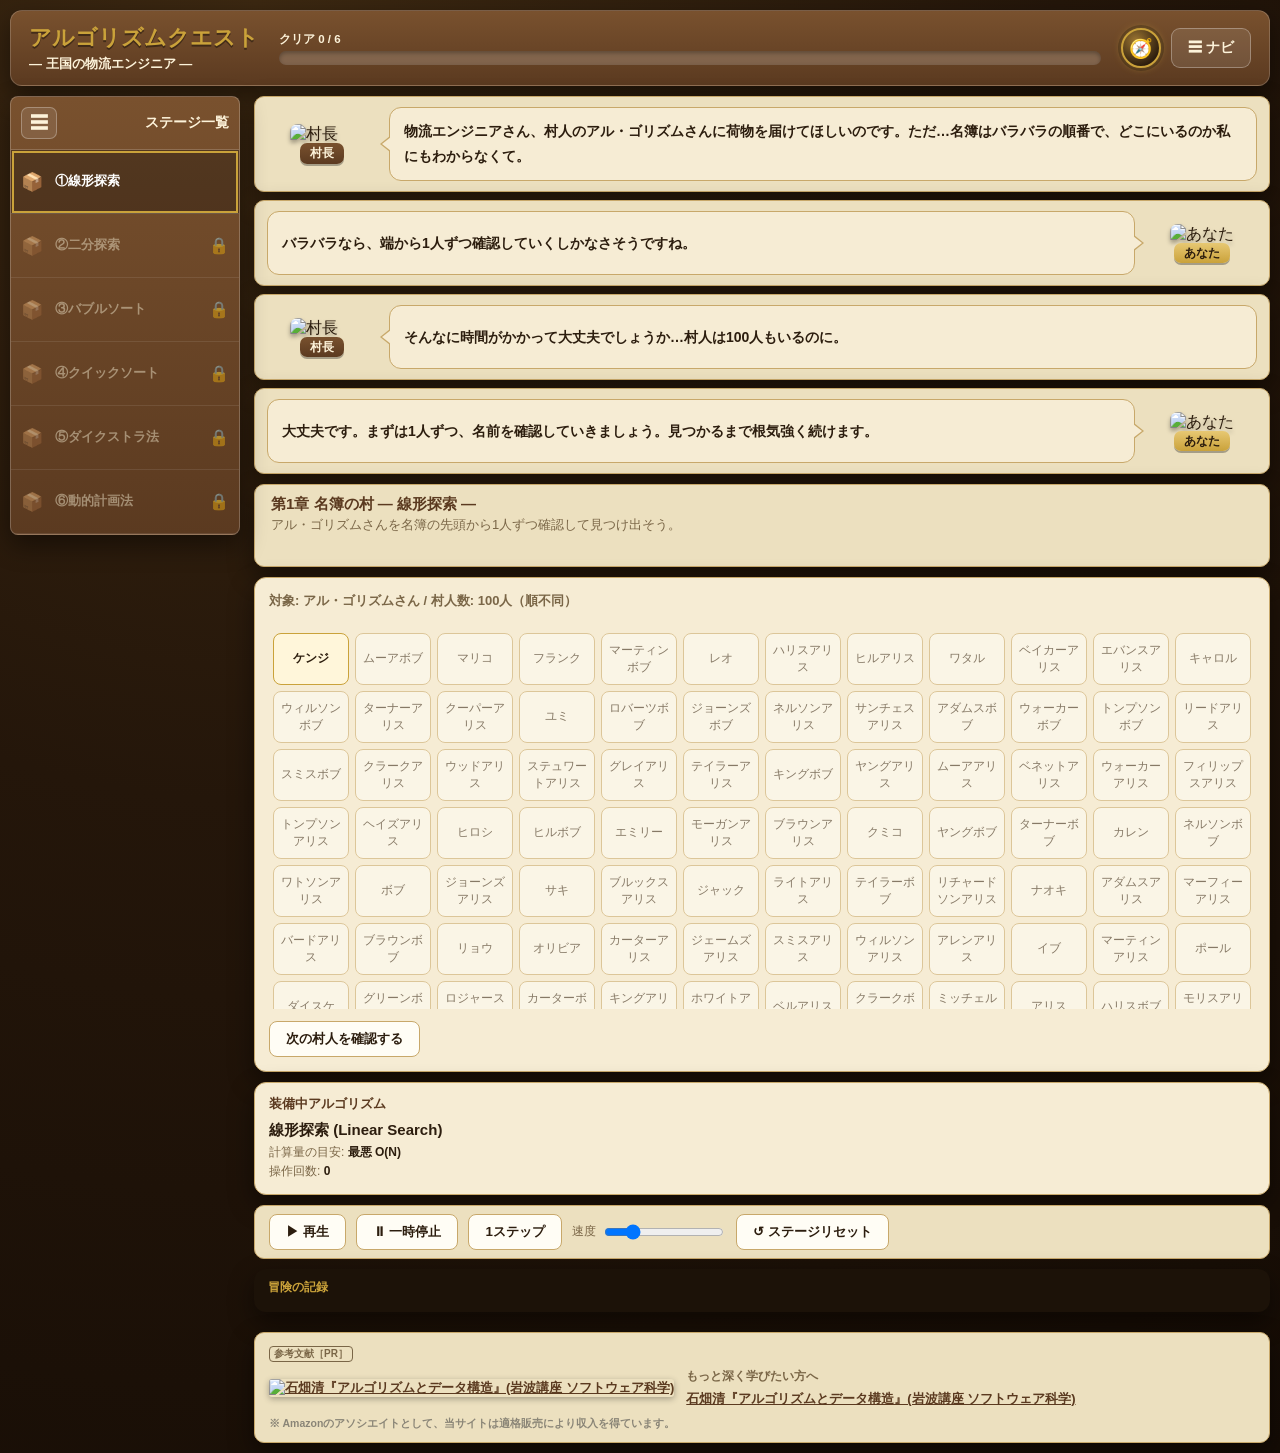
==== commit 57ec7312: "feat: はばたき塾共通の学習記録（my.habatakijuku.com）の sync.js を読み込む ログインしていれば進み具合を記録し、別の端末でも続きから学べるようにする。  Co-Aut" ====
--- a/index.html
+++ b/index.html
@@ -116,5 +116,6 @@
 </div>
 
 <script type="module" src="js/main.js"></script>
+<script src="https://my.habatakijuku.com/sync.js" defer></script>
 </body>
 </html>
--- a/css/style.css
+++ b/css/style.css
@@ -254,9 +254,7 @@
   line-height: 1.8;
   font-weight: 700;
   min-height: 64px;
-  display: flex;
-  flex-direction: column;
-  justify-content: center;
+  align-content: center;
 }
 .dialog-bubble::before {
   content: '';
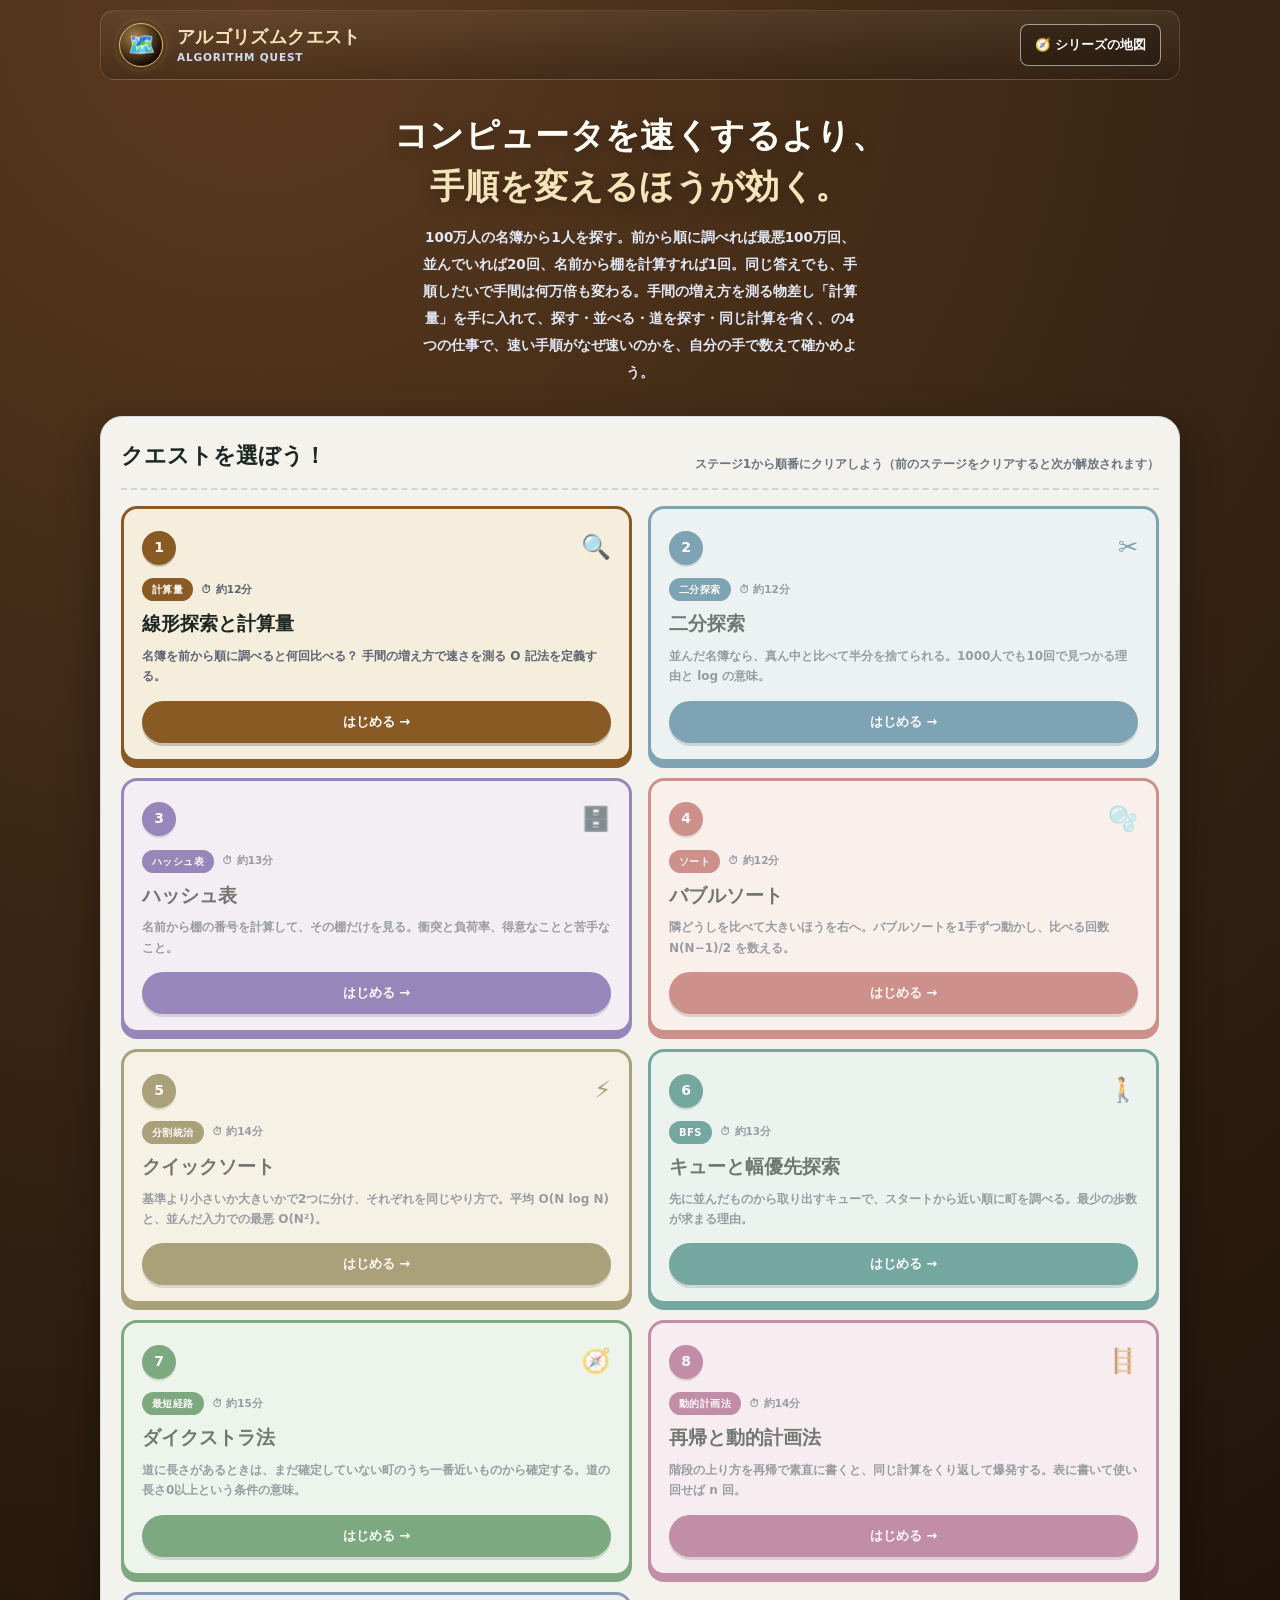
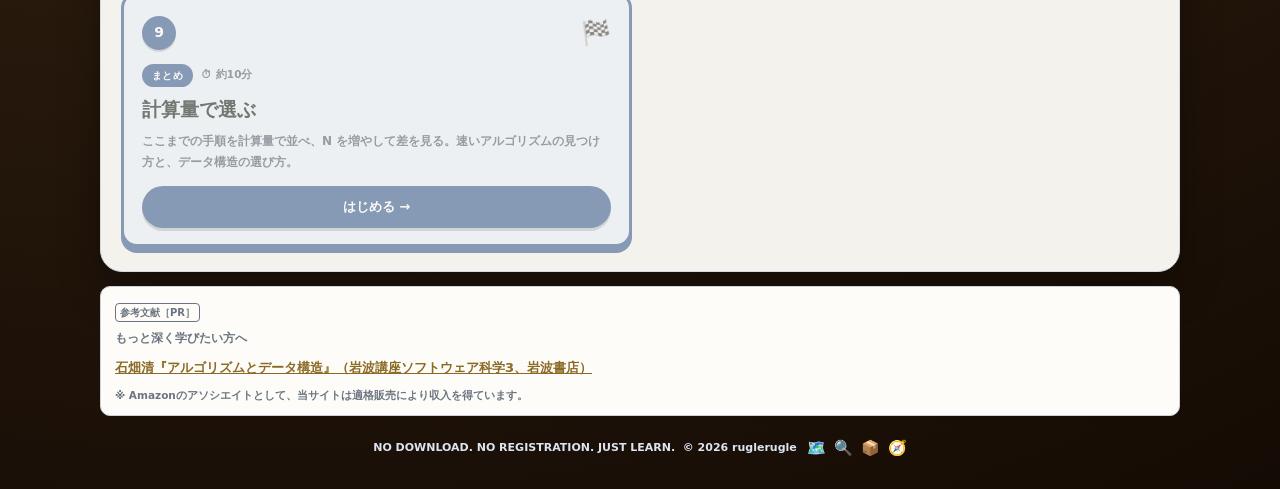
==== commit 81ee77dc: "feat: アルゴリズムクエストを全9ステージの授業型クエストに作り直し - 1ページのゲーム（6章）を、量子シリーズと同じ1ステージ1ページの構成に変更し、説明役をねこ博士とうさ美に（村・王国の依頼" ====
--- a/index.html
+++ b/index.html
@@ -3,35 +3,7 @@
 <head>
 <meta charset="UTF-8">
 <meta name="viewport" content="width=device-width, initial-scale=1.0">
-<title>アルゴリズムクエスト ― ゲームで学ぶアルゴリズム入門（王国の物流エンジニア）</title>
-<meta name="description" content="線形探索・二分探索・バブルソート・クイックソート・ダイクストラ法・動的計画法を、王国の物流エンジニアとして体験しながら学べる無料のアルゴリズム学習ゲーム。全6章、ブラウザだけで遊べます。">
-<link rel="canonical" href="https://informatics.habatakijuku.com/algo-quest/">
-<meta property="og:type" content="website">
-<meta property="og:site_name" content="アルゴリズムクエスト">
-<meta property="og:locale" content="ja_JP">
-<meta property="og:title" content="アルゴリズムクエスト ― ゲームで学ぶアルゴリズム入門（王国の物流エンジニア）">
-<meta property="og:description" content="探索・ソート・最短経路・動的計画法を体験しながら学べる無料のアルゴリズム学習ゲーム。">
-<meta property="og:url" content="https://informatics.habatakijuku.com/algo-quest/">
-<meta property="og:image" content="https://informatics.habatakijuku.com/images/ogp/algo-quest.png">
-<meta property="og:image:width" content="1200">
-<meta property="og:image:height" content="630">
-<meta name="twitter:card" content="summary_large_image">
-<link rel="icon" href="data:image/svg+xml,<svg xmlns=%22http://www.w3.org/2000/svg%22 viewBox=%220 0 100 100%22><text y=%22.9em%22 font-size=%2290%22>📦</text></svg>">
-<script type="application/ld+json">
-{
-  "@context": "https://schema.org",
-  "@type": "LearningResource",
-  "name": "アルゴリズムクエスト ― 王国の物流エンジニア ―",
-  "alternateName": "ALGO QUEST",
-  "description": "線形探索・二分探索・バブルソート・クイックソート・ダイクストラ法・動的計画法を、王国の物流エンジニアとして体験しながら学べる無料のアルゴリズム学習ゲーム。",
-  "url": "https://informatics.habatakijuku.com/algo-quest/",
-  "inLanguage": "ja",
-  "learningResourceType": "learning activity",
-  "teaches": "アルゴリズムの基礎（線形探索・二分探索・バブルソート・クイックソート・ダイクストラ法・動的計画法・計算量）",
-  "isAccessibleForFree": true,
-  "author": { "@type": "Person", "name": "ruglerugle" }
-}
-</script>
+<meta name="theme-color" content="#3a2614">
 <!-- Google tag (gtag.js) -->
 <script async src="https://www.googletagmanager.com/gtag/js?id=G-9RTQCP2HXM"></script>
 <script>
@@ -40,82 +12,153 @@
   gtag('js', new Date());
   gtag('config', 'G-9RTQCP2HXM');
 </script>
-<link rel="stylesheet" href="css/style.css">
+<title>アルゴリズムクエスト ― 探す・並べる・道を探す 全9ステージの無料学習ゲーム</title>
+<meta name="description" content="同じ答えを、もっと少ない手間で出すには。線形探索と計算量（O記法）、二分探索、ハッシュ表、バブルソート、クイックソート、キューと幅優先探索、ダイクストラ法、再帰と動的計画法まで、手を動かしながら手間を数えて確かめる全9ステージの無料学習サイト。ねこ博士とうさ美が案内します。">
+<link rel="canonical" href="https://informatics.habatakijuku.com/algo-quest/">
+<meta property="og:type" content="website">
+<meta property="og:site_name" content="アルゴリズムクエスト">
+<meta property="og:locale" content="ja_JP">
+<meta property="og:title" content="アルゴリズムクエスト ― 探す・並べる・道を探す 全9ステージの無料学習ゲーム">
+<meta property="og:description" content="同じ答えを、もっと少ない手間で。探索・ソート・最短経路・動的計画法を、手間を数えて確かめる全9ステージ。">
+<meta property="og:url" content="https://informatics.habatakijuku.com/algo-quest/">
+<meta property="og:image" content="https://informatics.habatakijuku.com/images/ogp/algo-quest.png">
+<meta property="og:image:width" content="1200">
+<meta property="og:image:height" content="630">
+<meta name="twitter:card" content="summary_large_image">
+<link rel="icon" href="data:image/svg+xml,<svg xmlns=%22http://www.w3.org/2000/svg%22 viewBox=%220 0 100 100%22><text y=%22.9em%22 font-size=%2290%22>🗺️</text></svg>">
+<link rel="stylesheet" href="design-system.css?v=20261108b">
+<script type="application/ld+json">
+{
+  "@context": "https://schema.org",
+  "@type": "LearningResource",
+  "name": "アルゴリズムクエスト",
+  "alternateName": "ALGO QUEST",
+  "description": "同じ答えを、もっと少ない手間で出すには。線形探索と計算量（O記法）、二分探索、ハッシュ表、バブルソート、クイックソート、キューと幅優先探索、ダイクストラ法、再帰と動的計画法まで、手を動かしながら手間を数えて確かめる全9ステージの無料学習サイト。ねこ博士とうさ美が案内します。",
+  "url": "https://informatics.habatakijuku.com/algo-quest/",
+  "inLanguage": "ja",
+  "learningResourceType": "learning activity",
+  "educationalLevel": "中学生以上",
+  "teaches": "アルゴリズムと計算量（O記法）・線形探索・二分探索・ハッシュ表・バブルソート・クイックソート・キューとスタック・幅優先探索・ダイクストラ法・優先度付きキュー・再帰・動的計画法",
+  "isAccessibleForFree": true,
+  "author": {
+    "@type": "Person",
+    "name": "ruglerugle"
+  }
+}
+</script>
 </head>
 <body>
-<div class="app-shell side-collapsed" id="app-shell">
-  <header class="game-header">
-    <div class="brand">
-      <h1 class="brand-title">アルゴリズムクエスト</h1>
-      <div class="brand-sub">― 王国の物流エンジニア ―</div>
-    </div>
-    <div class="head-progress-wrap">
-      <div class="head-progress-label" id="progress-label">クリア 0 / 6</div>
-      <div class="head-progress"><div class="head-progress-fill" id="progress-fill"></div></div>
-    </div>
-    <div class="header-actions">
-      <a id="home-link" href="/" title="クエスト集トップへ" aria-label="クエスト集トップへ">🧭</a>
-      <button id="head-nav-toggle" class="head-btn" title="ステージ一覧の表示切替">☰ ナビ</button>
+<div class="shell">
+  <nav class="topbar" aria-label="サイト情報">
+    <span class="brand-badge" aria-hidden="true">🗺️</span>
+    <span class="brand-copy">
+      <strong>アルゴリズムクエスト</strong>
+      <small>ALGORITHM QUEST</small>
+    </span>
+    <a class="head-reset" style="margin-left:auto" href="/" title="情報の冒険（シリーズの地図）へ">🧭 シリーズの地図</a>
+  </nav>
+
+  <header class="hero">
+    <div class="hero-copy">
+      <h1><span class="line">コンピュータを速くするより、</span><span class="line accent">手順を変えるほうが効く。</span></h1>
+      <p>100万人の名簿から1人を探す。前から順に調べれば最悪100万回、並んでいれば20回、名前から棚を計算すれば1回。同じ答えでも、手順しだいで手間は何万倍も変わる。手間の増え方を測る物差し「計算量」を手に入れて、<span class="nowrap">探す・並べる・道を探す・同じ計算を省く</span>、の4つの仕事で、速い手順がなぜ速いのかを、自分の手で数えて確かめよう。</p>
     </div>
   </header>
 
-  <div class="game-layout">
-    <div class="side-backdrop" id="side-backdrop"></div>
-    <aside class="side-panel" id="stage-sidebar">
-      <div class="side-head">
-        <button class="side-toggle" id="sidebar-toggle" title="ステージ一覧の表示切替" aria-label="ステージ一覧の表示切替">☰</button>
-        <span class="side-head-text">ステージ一覧</span>
-      </div>
-      <nav id="stage-nav" class="step-list"></nav>
-    </aside>
-
-    <main class="main-area" id="main-area">
-      <div id="dialogue-panel"></div>
-
-      <div id="mission-banner">
-        <div id="mission-title"></div>
-        <div id="mission-text"></div>
-        <div id="mission-status"></div>
+  <main>
+    <section class="board" aria-labelledby="quest-heading">
+      <div class="board-head">
+        <div><h2 id="quest-heading">クエストを選ぼう！</h2></div>
+        <p>ステージ1から順番にクリアしよう（前のステージをクリアすると次が解放されます）</p>
       </div>
 
-      <section id="stage-area">
-        <div id="visual-wrap">
-          <div id="visual-stage"></div>
-        </div>
-        <div id="stage-actions"></div>
-      </section>
+      <div class="quest-grid">
+        <a class="quest-card" href="stage1.html" data-stage="1" style="--accent:#8a5a24;--accent-bg:#f6eedd">
+          <div class="q-top"><span class="q-num">1</span><span class="q-suit" aria-hidden="true">🔍</span></div>
+          <div class="q-meta"><span class="q-tag">計算量</span><span class="q-time">⏱ 約12分</span></div>
+          <div class="q-title">線形探索と計算量</div>
+          <p class="q-desc">名簿を前から順に調べると何回比べる？ 手間の増え方で速さを測る O 記法を定義する。</p>
+          <span class="q-cta">はじめる →</span>
+        </a>
 
-      <div id="quiz-panel" hidden></div>
+        <a class="quest-card" href="stage2.html" data-stage="2" style="--accent:#2f6f8f;--accent-bg:#e8f2f7">
+          <div class="q-top"><span class="q-num">2</span><span class="q-suit" aria-hidden="true">✂️</span></div>
+          <div class="q-meta"><span class="q-tag">二分探索</span><span class="q-time">⏱ 約12分</span></div>
+          <div class="q-title">二分探索</div>
+          <p class="q-desc">並んだ名簿なら、真ん中と比べて半分を捨てられる。1000人でも10回で見つかる理由と log の意味。</p>
+          <span class="q-cta">はじめる →</span>
+        </a>
 
-      <div id="status-box">
-        <h3>装備中アルゴリズム</h3>
-        <div id="status-content"><p class="hint">ステージを開始すると表示されます</p></div>
+        <a class="quest-card" href="stage3.html" data-stage="3" style="--accent:#5b3f9a;--accent-bg:#f1ecfa">
+          <div class="q-top"><span class="q-num">3</span><span class="q-suit" aria-hidden="true">🗄️</span></div>
+          <div class="q-meta"><span class="q-tag">ハッシュ表</span><span class="q-time">⏱ 約13分</span></div>
+          <div class="q-title">ハッシュ表</div>
+          <p class="q-desc">名前から棚の番号を計算して、その棚だけを見る。衝突と負荷率、得意なことと苦手なこと。</p>
+          <span class="q-cta">はじめる →</span>
+        </a>
+
+        <a class="quest-card" href="stage4.html" data-stage="4" style="--accent:#b5504a;--accent-bg:#fdefed">
+          <div class="q-top"><span class="q-num">4</span><span class="q-suit" aria-hidden="true">🫧</span></div>
+          <div class="q-meta"><span class="q-tag">ソート</span><span class="q-time">⏱ 約12分</span></div>
+          <div class="q-title">バブルソート</div>
+          <p class="q-desc">隣どうしを比べて大きいほうを右へ。バブルソートを1手ずつ動かし、比べる回数 N(N−1)/2 を数える。</p>
+          <span class="q-cta">はじめる →</span>
+        </a>
+
+        <a class="quest-card" href="stage5.html" data-stage="5" style="--accent:#7a6a2f;--accent-bg:#f7f3e2">
+          <div class="q-top"><span class="q-num">5</span><span class="q-suit" aria-hidden="true">⚡</span></div>
+          <div class="q-meta"><span class="q-tag">分割統治</span><span class="q-time">⏱ 約14分</span></div>
+          <div class="q-title">クイックソート</div>
+          <p class="q-desc">基準より小さいか大きいかで2つに分け、それぞれを同じやり方で。平均 O(N log N) と、並んだ入力での最悪 O(N²)。</p>
+          <span class="q-cta">はじめる →</span>
+        </a>
+
+        <a class="quest-card" href="stage6.html" data-stage="6" style="--accent:#1f766e;--accent-bg:#e7f5f2">
+          <div class="q-top"><span class="q-num">6</span><span class="q-suit" aria-hidden="true">🚶</span></div>
+          <div class="q-meta"><span class="q-tag">BFS</span><span class="q-time">⏱ 約13分</span></div>
+          <div class="q-title">キューと幅優先探索</div>
+          <p class="q-desc">先に並んだものから取り出すキューで、スタートから近い順に町を調べる。最少の歩数が求まる理由。</p>
+          <span class="q-cta">はじめる →</span>
+        </a>
+
+        <a class="quest-card" href="stage7.html" data-stage="7" style="--accent:#2f7a3b;--accent-bg:#eaf6ec">
+          <div class="q-top"><span class="q-num">7</span><span class="q-suit" aria-hidden="true">🧭</span></div>
+          <div class="q-meta"><span class="q-tag">最短経路</span><span class="q-time">⏱ 約15分</span></div>
+          <div class="q-title">ダイクストラ法</div>
+          <p class="q-desc">道に長さがあるときは、まだ確定していない町のうち一番近いものから確定する。道の長さ0以上という条件の意味。</p>
+          <span class="q-cta">はじめる →</span>
+        </a>
+
+        <a class="quest-card" href="stage8.html" data-stage="8" style="--accent:#a14b7a;--accent-bg:#f9ebf3">
+          <div class="q-top"><span class="q-num">8</span><span class="q-suit" aria-hidden="true">🪜</span></div>
+          <div class="q-meta"><span class="q-tag">動的計画法</span><span class="q-time">⏱ 約14分</span></div>
+          <div class="q-title">再帰と動的計画法</div>
+          <p class="q-desc">階段の上り方を再帰で素直に書くと、同じ計算をくり返して爆発する。表に書いて使い回せば n 回。</p>
+          <span class="q-cta">はじめる →</span>
+        </a>
+
+        <a class="quest-card" href="stage9.html" data-stage="9" style="--accent:#3f6191;--accent-bg:#eaf0f8">
+          <div class="q-top"><span class="q-num">9</span><span class="q-suit" aria-hidden="true">🏁</span></div>
+          <div class="q-meta"><span class="q-tag">まとめ</span><span class="q-time">⏱ 約10分</span></div>
+          <div class="q-title">計算量で選ぶ</div>
+          <p class="q-desc">ここまでの手順を計算量で並べ、N を増やして差を見る。速いアルゴリズムの見つけ方と、データ構造の選び方。</p>
+          <span class="q-cta">はじめる →</span>
+        </a>
       </div>
-      <div id="compare-box"></div>
+    </section>
 
-      <footer id="control-bar">
-        <button id="btn-play" title="自動再生">▶ 再生</button>
-        <button id="btn-pause" title="一時停止">⏸ 一時停止</button>
-        <button id="btn-step-anim" title="1ステップ進める">1ステップ</button>
-        <label class="speed-label">速度
-          <input type="range" id="speed-slider" min="0.5" max="3" step="0.5" value="1">
-        </label>
-        <button id="btn-reset" title="ステージをやり直す">↺ ステージリセット</button>
-      </footer>
+    <div id="book-recommend"></div>
+  </main>
 
-      <div id="log-panel">
-        <h3>冒険の記録</h3>
-        <ul id="log-list"></ul>
-      </div>
-
-      <div id="book-recommend"></div>
-
-      <section id="ending-screen" hidden></section>
-    </main>
-  </div>
+  <footer>
+    <p>NO DOWNLOAD. NO REGISTRATION. JUST LEARN. &nbsp;© <span id="year"></span> ruglerugle</p>
+    <div class="footer-suits" aria-hidden="true"><span>🗺️</span><span>🔍</span><span>📦</span><span>🧭</span></div>
+  </footer>
 </div>
-
-<script type="module" src="js/main.js"></script>
+<script>document.getElementById("year").textContent = new Date().getFullYear();</script>
+<script src="js/stages.js?v=20261108b"></script>
+<script src="js/progress.js?v=20261108b"></script>
+<script>QUEST.initCoverPage();</script>
 <script src="https://my.habatakijuku.com/sync.js" defer></script>
 </body>
 </html>
--- a/design-system.css
+++ b/design-system.css
@@ -0,0 +1,318 @@
+/* ============================================================
+   QUEST TEMPLATE — design system
+   フェルト×クリーム紙×ゴールドを基調にした、学習クエスト系サイトの
+   見た目だけを抜き出した共通デザインシステム。
+   クイズ判定・進捗管理・ダイアログ内容などのロジックは含まない。
+   色を変えたいときは :root の変数だけ差し替えればOK。
+   ============================================================ */
+
+*,*::before,*::after{box-sizing:border-box;margin:0;padding:0}
+html{-webkit-text-size-adjust:100%;text-size-adjust:100%;scroll-behavior:smooth}
+html,body{max-width:100vw;overflow-x:hidden}
+
+:root{
+  /* ベース配色（アルゴリズムクエスト：木と羊皮紙）。差し替えればテーマが丸ごと変わる */
+  --bg1:#3a2614;--bg2:#5b3a20;--bg3:#140b04;
+  --paper:#f4f2ec;--paper2:#fdfcf8;--ink:#1c2622;--muted:#6b7480;--line:#ccd3de;
+  --gold:#e3b563;--gold-dark:#8a6a24;--gold-light:#f5e3ba;
+  --felt:#4a3018;--felt-dark:#1a0f05;
+  --ok:#2f9e5c;--ok-bg:#e6f5ec;--ok-bd:#8fd1ab;
+  --ng:#c8433f;--ng-bg:#fbe9e8;--ng-bd:#e79a97;
+  --shadow:0 16px 40px rgba(0,0,0,.35);
+  --r:10px;--r-lg:16px;
+  --f:system-ui,-apple-system,"Hiragino Sans","Yu Gothic",sans-serif;
+}
+
+body{
+  font-family:var(--f);color:var(--ink);font-weight:600;min-height:100vh;line-height:1.7;
+  background:radial-gradient(circle at 20% 0%,var(--bg2) 0,var(--bg1) 40%,var(--bg3) 100%);
+}
+a{color:inherit}
+button,a{-webkit-tap-highlight-color:transparent}
+
+/* ==========================================================
+   1. ページ共通シェル（内側ページ：ヘッダー＋サイドバー＋メイン）
+   ========================================================== */
+.app-shell{min-height:100vh;display:flex;flex-direction:column;gap:12px;padding:10px 12px 24px}
+
+/* ヘッダー */
+.game-header{display:flex;align-items:center;gap:18px;flex-wrap:wrap;color:#fff;padding:10px 16px;
+  background:linear-gradient(180deg,rgba(255,255,255,.06),rgba(0,0,0,.14));border-radius:12px;border:1px solid rgba(255,255,255,.15)}
+.brand{display:flex;flex-direction:column;gap:2px;min-width:220px}
+/* brand-title の中にホームバッジ(アイコン)を入れると、それ自体がトップへ戻るボタンになる */
+.brand-title{display:flex;align-items:center;gap:9px;font-size:22px;font-weight:950;letter-spacing:.02em;color:var(--gold);text-shadow:0 2px 0 rgba(0,0,0,.4)}
+.brand-sub{font-size:12.5px;font-weight:800;color:#d9e4f5}
+.head-progress-wrap{flex:1;min-width:160px;display:flex;flex-direction:column;gap:4px}
+.head-progress-label{font-size:11.5px;color:#cfdcf0;font-weight:800}
+.head-progress{height:14px;background:rgba(255,255,255,.18);border-radius:999px;overflow:hidden;box-shadow:inset 0 2px 4px rgba(0,0,0,.3)}
+.head-progress-fill{height:100%;width:0;background:linear-gradient(90deg,#f0dfc4,#8a5a24);border-radius:999px;transition:width .4s}
+.head-reset{padding:9px 14px;border:1.5px solid rgba(255,255,255,.55);border-radius:8px;background:rgba(0,0,0,.2);color:#fff;font-size:12.5px;font-weight:800;cursor:pointer;white-space:nowrap}
+.head-reset:hover{background:rgba(255,255,255,.12)}
+a.head-reset{text-decoration:none;display:inline-flex;align-items:center}
+/* 円形バッジ（ブランドアイコン兼トップへ戻るボタン） */
+.head-reset.home-badge{width:38px;height:38px;flex-shrink:0;padding:0;border-radius:50%;justify-content:center;background:radial-gradient(circle at 35% 30%, rgba(227,181,99,.5), rgba(20,11,4,1) 75%);border:1.5px solid var(--gold);box-shadow:0 0 0 3px rgba(0,0,0,.25),0 0 10px -2px var(--gold);font-size:18px}
+.head-reset.home-badge:hover{box-shadow:0 0 0 3px rgba(0,0,0,.25),0 0 16px 0 var(--gold);background:rgba(0,0,0,.12);transform:translateY(-2px) scale(1.07)}
+.header-actions{display:flex;align-items:center;gap:10px;margin-left:auto;flex-shrink:0}
+
+/* レイアウト（サイドバー折りたたみ対応のオフキャンバス方式） */
+.game-layout{display:grid;grid-template-columns:230px minmax(0,1fr);gap:14px;align-items:start;transition:grid-template-columns .25s ease}
+.side-backdrop{display:none}
+
+/* サイドバー */
+.side-panel{background:linear-gradient(180deg,rgba(74,48,24,.92),rgba(20,11,4,.95));border:1px solid rgba(255,255,255,.16);
+  border-radius:12px;box-shadow:var(--shadow);overflow:hidden;position:sticky;top:10px;transition:width .25s ease}
+.side-head{padding:12px 14px;font-size:13px;font-weight:900;color:#eaf0fa;border-bottom:1px solid rgba(255,255,255,.14);
+  display:flex;align-items:center;gap:8px;min-height:20px}
+.side-head-text{white-space:nowrap}
+.side-toggle{width:32px;height:28px;border:1px solid rgba(255,255,255,.28);border-radius:7px;background:rgba(255,255,255,.10);
+  color:#eaf6f2;font-weight:950;font-size:16px;cursor:pointer;line-height:1;flex-shrink:0}
+.side-list{display:flex;flex-direction:column}
+.side-item{display:flex;align-items:center;gap:10px;padding:11px 14px;border-bottom:1px solid rgba(255,255,255,.09);
+  color:#c8d4e8;cursor:pointer;user-select:none;touch-action:manipulation;min-width:0}
+.side-item:hover{background:rgba(255,255,255,.06)}
+.side-item.active{background:rgba(227,181,99,.22);box-shadow:inset 3px 0 0 var(--gold)}
+.side-item.locked{opacity:.45;cursor:not-allowed}
+.side-icon{font-size:16px;width:20px;text-align:center;flex-shrink:0}
+.side-text{min-width:0}
+.side-main{font-size:12.5px;font-weight:900;line-height:1.3;color:#fff;white-space:nowrap;overflow:hidden;text-overflow:ellipsis}
+.side-sub{font-size:10.5px;color:#a9b8d5;margin-top:1px;white-space:nowrap;overflow:hidden;text-overflow:ellipsis}
+
+.app-shell.side-collapsed .game-layout{grid-template-columns:64px minmax(0,1fr)}
+.app-shell.side-collapsed .side-panel{width:64px}
+.app-shell.side-collapsed .side-head{justify-content:center;padding:8px 6px}
+.app-shell.side-collapsed .side-head-text{display:none}
+.app-shell.side-collapsed .side-item{justify-content:center;padding:11px 6px}
+.app-shell.side-collapsed .side-item .side-text{display:none}
+
+@media(min-width:901px){
+  .app-shell.side-collapsed .game-layout{grid-template-columns:230px minmax(0,1fr) !important}
+  .app-shell.side-collapsed .side-panel{width:auto !important}
+  .app-shell.side-collapsed .side-head{justify-content:space-between !important;padding:12px 14px !important}
+  .app-shell.side-collapsed .side-head-text{display:block !important}
+  .app-shell.side-collapsed .side-item{justify-content:flex-start !important;padding:11px 14px !important}
+  .app-shell.side-collapsed .side-item .side-text{display:block !important}
+}
+@media(max-width:900px){
+  .game-layout{grid-template-columns:64px minmax(0,1fr);gap:8px}
+  .app-shell:not(.side-collapsed) .game-layout{grid-template-columns:210px minmax(0,1fr)}
+  .side-panel{position:sticky;top:8px}
+}
+@media(max-width:700px){
+  .game-layout{grid-template-columns:1fr}
+  .app-shell.side-collapsed .game-layout,
+  .app-shell:not(.side-collapsed) .game-layout{grid-template-columns:1fr}
+  .side-panel{position:fixed;top:0;left:0;width:min(82vw,300px);height:100vh;height:100dvh;
+    border-radius:0;transform:translateX(-100%);transition:transform .25s ease;
+    box-shadow:10px 0 30px rgba(0,0,0,.45);overflow-y:auto;z-index:80}
+  .app-shell.side-collapsed .side-panel{transform:translateX(-100%)}
+  .app-shell:not(.side-collapsed) .side-panel{transform:translateX(0)}
+  .side-backdrop{display:none;position:fixed;inset:0;background:rgba(6,12,18,.55);z-index:70}
+  .app-shell:not(.side-collapsed) .side-backdrop{display:block}
+  .game-header{padding:8px 12px}
+}
+
+/* メインエリア */
+.main-area{background:var(--paper);border:1px solid #d3d9e2;border-radius:12px;padding:18px 18px 20px;box-shadow:var(--shadow);min-height:520px;min-width:0}
+.chapter-head{margin-bottom:12px}
+.chapter-badge{display:inline-block;background:linear-gradient(#c9944f,#8a5a24);color:#fff;border-radius:7px;
+  padding:4px 11px;font-size:12px;font-weight:950;letter-spacing:.02em;margin-right:8px;box-shadow:0 2px 0 rgba(0,0,0,.15)}
+.chapter-title{display:inline;margin:0;font-size:20px;font-weight:950;color:#1c2f2b}
+.chapter-sub{font-size:13px;color:var(--muted);margin-top:4px;font-weight:700}
+
+/* ==========================================================
+   2. キャラクター対話（吹き出し）
+   .dialog-avatar.mentor / .dialog-avatar.student で色分け。
+   画像を使う場合は中に <img> を入れる（object-fit:contain）。
+   ========================================================== */
+.dialogue-scene{display:flex;flex-direction:column;gap:8px;margin:14px 0 16px}
+.dialog-row{display:grid;grid-template-columns:88px minmax(0,1fr);gap:12px;align-items:stretch;border:1px solid var(--line);background:var(--paper2);border-radius:10px;padding:10px 12px;box-shadow:0 2px 0 rgba(0,0,0,.04)}
+.dialog-row.right{grid-template-columns:minmax(0,1fr) 88px}
+.dialog-row.right .dialog-character{order:2}
+.dialog-row.right .dialog-bubble{order:1}
+.dialog-character{display:flex;flex-direction:column;align-items:center;justify-content:center;gap:0;min-width:0}
+.dialog-avatar{position:relative;z-index:1;width:75px;height:96px;border-radius:10px;display:flex;align-items:center;justify-content:center;font-size:34px;box-shadow:0 3px 6px rgba(0,0,0,.18);flex-shrink:0;overflow:hidden}
+.dialog-avatar.mentor{background:linear-gradient(#fde3d6,#f7c2a4)}
+.dialog-avatar.student{background:linear-gradient(#dcefe9,#b9dcd0)}
+.dialog-avatar img{width:100%;height:100%;object-fit:contain}
+.dialog-name{position:relative;z-index:2;margin-top:-8px;padding:3px 10px;border-radius:7px;color:#fff;font-weight:900;font-size:11px;line-height:1.2;box-shadow:0 2px 0 rgba(0,0,0,.16);white-space:nowrap;text-align:center}
+.dialog-name.mentor{background:linear-gradient(#f0b868,#c19a3a)}
+.dialog-name.student{background:linear-gradient(#5cc2ab,#2f8f78)}
+.dialog-bubble{position:relative;align-self:center;background:var(--paper);border:1px solid var(--line);border-radius:12px;padding:11px 14px;color:var(--ink);font-size:14.5px;line-height:1.75;font-weight:700;min-height:56px;align-content:center}
+.dialog-bubble::before{content:"";position:absolute;left:-10px;top:50%;transform:translateY(-50%);width:0;height:0;border-top:8px solid transparent;border-bottom:8px solid transparent;border-right:10px solid var(--line)}
+.dialog-bubble::after{content:"";position:absolute;left:-8px;top:50%;transform:translateY(-50%);width:0;height:0;border-top:7px solid transparent;border-bottom:7px solid transparent;border-right:9px solid var(--paper)}
+.dialog-row.right .dialog-bubble::before{left:auto;right:-10px;border-right:0;border-left:10px solid var(--line)}
+.dialog-row.right .dialog-bubble::after{left:auto;right:-8px;border-right:0;border-left:9px solid var(--paper)}
+@media (max-width:700px){
+  .dialog-row,.dialog-row.right{grid-template-columns:70px minmax(0,1fr);padding:8px;gap:8px}
+  .dialog-row.right .dialog-character{order:0}
+  .dialog-row.right .dialog-bubble{order:1}
+  .dialog-avatar{width:59px;height:76px;font-size:27px}
+  .dialog-name{font-size:9.5px;padding:3px 7px;margin-top:-6px}
+  .dialog-bubble{font-size:14px;padding:9px 11px;min-height:0}
+  .dialog-row.right .dialog-bubble::before{left:-10px;right:auto;border-left:0;border-right:10px solid var(--line)}
+  .dialog-row.right .dialog-bubble::after{left:-8px;right:auto;border-left:0;border-right:9px solid var(--paper)}
+}
+
+/* ==========================================================
+   3. ミッションボックス／ボタン／選択肢（クイズの見た目のみ。判定ロジックは含まない）
+   ========================================================== */
+.mission-box{background:linear-gradient(180deg,#edf6f2,#dcede5);border:1px solid #b1d2c6;border-radius:10px;padding:12px 14px;margin-bottom:14px}
+.mission-label{font-size:11.5px;font-weight:950;color:#2e7060;margin-bottom:3px}
+.mission-text{font-size:13.5px;color:#1a332c;font-weight:700;line-height:1.6}
+.mission-status{display:inline-block;margin-top:8px;padding:3px 11px;border-radius:999px;font-size:11.5px;font-weight:900;
+  background:#d6e7df;color:#2e7060}
+.mission-status.ok{background:var(--ok-bg);color:var(--ok);border:1px solid var(--ok-bd)}
+
+/* ステージクリア演出・クリアバッジ */
+.stage-clear-banner{margin:18px 0 4px;text-align:center;font-size:24px;font-weight:950;color:var(--gold-dark);letter-spacing:.04em;animation:clear-pop .5s cubic-bezier(.2,1.6,.4,1)}
+@keyframes clear-pop{0%{transform:scale(.3);opacity:0}100%{transform:scale(1);opacity:1}}
+.quest-card.cleared::after{content:"🏅";position:absolute;top:-12px;right:-8px;font-size:26px;filter:drop-shadow(0 2px 3px rgba(0,0,0,.3))}
+@media (prefers-reduced-motion:reduce){.stage-clear-banner{animation:none}}
+
+.stage-nav{display:flex;justify-content:flex-end;gap:10px;margin-top:18px;flex-wrap:wrap}
+.btn{border:1px solid #b5c3bb;background:#fff;border-radius:8px;padding:.65rem 1.2rem;font-size:13.5px;cursor:pointer;
+  color:var(--ink);font-family:var(--f);font-weight:800;touch-action:manipulation;-webkit-tap-highlight-color:transparent}
+.btn:hover{background:#edf3ef}
+.btn:disabled{opacity:.4;cursor:not-allowed}
+a.btn{text-decoration:none;display:inline-flex;align-items:center}
+.btn-primary{background:linear-gradient(#c9944f,#8a5a24);border-color:#6b4219;color:#fff;box-shadow:0 3px 0 #3d240c}
+.btn-primary:hover{opacity:.92;background:linear-gradient(#c9944f,#8a5a24)}
+.btn-primary:disabled{opacity:.4;cursor:not-allowed;box-shadow:none}
+
+.choice-list{display:flex;flex-wrap:wrap;gap:8px;margin-top:10px}
+.choice-btn{border:1.5px solid #accdbf;background:#fff;border-radius:8px;padding:.55rem 1rem;font-size:14px;font-weight:800;
+  cursor:pointer;color:#1f4a3c;touch-action:manipulation;text-align:left}
+.choice-btn:hover{background:#ecf6f1}
+.choice-btn[aria-disabled="true"]{cursor:default}
+.choice-btn.choice-ok{background:var(--ok-bg);border-color:var(--ok-bd);color:var(--ok)}
+.choice-btn.choice-ng{background:var(--ng-bg);border-color:var(--ng-bd);color:var(--ng)}
+/* 色だけに頼らない正誤表示（色覚特性への配慮） */
+.choice-btn.choice-ok::before{content:"✓ "}
+.choice-btn.choice-ng::before{content:"✗ "}
+/* スクリーンリーダー専用テキスト */
+.sr-only{position:absolute;width:1px;height:1px;padding:0;margin:-1px;overflow:hidden;clip:rect(0 0 0 0);white-space:nowrap;border:0}
+.quiz-q{font-size:14.5px;font-weight:850;color:#1c2f2b;margin-top:4px}
+.quiz-head{font-size:14px;font-weight:950;color:#1c2f2b;margin:18px 0 10px;padding-top:10px;border-top:1px dashed var(--line)}
+.quiz-card{background:linear-gradient(180deg,#fff,var(--paper2));border:1px solid var(--line);border-radius:10px;padding:12px 14px;margin-bottom:10px}
+.quiz-explain{margin-top:9px;font-size:13.5px;line-height:1.6;color:#1a332c;background:#edf6f2;border:1px solid #b1d2c6;border-radius:8px;padding:8px 10px}
+
+/* ==========================================================
+   4.5 SVG図解ボックス（relativity-quest 独自拡張）
+   ========================================================== */
+.diagram-box{background:var(--paper2);border:1px solid var(--line);border-radius:12px;padding:14px;margin:16px 0;text-align:center}
+.diagram-box svg{max-width:min(100%,460px);height:auto}
+.diagram-caption{font-size:12.5px;color:var(--muted);margin-top:8px;font-weight:700;line-height:1.6}
+/* シミュレータ操作列のラベル（各ステージの .anim-ctrl 内で共通に使う） */
+.anim-ctrl .ctrl-label{font-size:11px;color:var(--muted);font-weight:700}
+.formula-box{background:#edf6f2;border:1px solid #b1d2c6;border-radius:10px;padding:14px 16px;margin:12px 0;font-size:14px;line-height:1.85;color:#1a332c;font-weight:700;overflow-x:auto}
+/* 各ステップは折り返しても頭が分かるよう、ぶら下げインデント＋行間で区切る */
+.formula-box .step{display:block;margin-bottom:11px;padding-left:1.3em;text-indent:-1.3em;word-break:keep-all;overflow-wrap:break-word}
+.formula-box .step.multi{padding-left:0;text-indent:0}
+.formula-box .step.multi .item{display:inline-block;max-width:100%;padding-left:1.3em;text-indent:-1.3em;word-break:keep-all;overflow-wrap:break-word}
+.formula-box .step:last-child{margin-bottom:0}
+/* 折り返しても項目の切れ目が分かるよう、2つめ以降に区切り線を引く */
+.formula-box .step + .step{border-top:1px dashed #c0dbd0;padding-top:11px}
+/* 途中で割れると読めなくなる項だけ、折り返しを禁じる */
+.formula-box .nw{white-space:nowrap}
+/* 幅の狭い画面では、見出しと式を別の行に分ける */
+.formula-box br.wbr{display:none}
+@media(max-width:480px){ .formula-box br.wbr{display:inline} }
+@media(max-width:480px){
+  .formula-box{font-size:13.5px;padding:12px 13px;line-height:1.8}
+  .formula-box .step{margin-bottom:12px}
+  .app-shell.side-collapsed{padding-left:0;padding-right:0}
+  .app-shell.side-collapsed .main-area{padding-left:8px;padding-right:8px;border-left:none;border-right:none;border-radius:0}
+}
+
+/* ==========================================================
+   5. 終了画面／外部リンク案内
+   ========================================================== */
+#book-recommend{margin-top:14px;background:var(--paper2);border:1px solid var(--line);border-radius:10px;padding:10px 14px;box-shadow:0 2px 0 rgba(0,0,0,.04)}
+#book-recommend:empty{display:none}
+.book-recommend-label{display:inline-block;font-size:10px;font-weight:900;color:var(--muted);border:1px solid var(--muted);border-radius:4px;padding:0 4px;margin:0 0 6px}
+.book-recommend-body{display:flex;align-items:center;gap:12px}
+.book-recommend-lead{font-size:12px;color:var(--muted);margin:0 0 4px;font-weight:700}
+#book-recommend a{font-size:13px;color:var(--gold-dark);font-weight:900;text-decoration:underline}
+.book-recommend-note{margin-top:7px;font-size:10.5px;color:var(--muted);font-weight:700}
+
+.recap-list{display:flex;flex-direction:column;gap:10px;margin:4px 0 8px}
+.recap-item{display:flex;align-items:flex-start;gap:12px;padding:12px 14px;background:var(--paper2);border:1px solid var(--line);border-radius:10px}
+.recap-num{flex-shrink:0;width:26px;height:26px;border-radius:50%;background:linear-gradient(#c9944f,#8a5a24);color:#fff;font-weight:900;font-size:12px;display:flex;align-items:center;justify-content:center;margin-top:1px}
+.recap-body{font-size:13px;line-height:1.7}
+.recap-title{font-weight:900;color:var(--ink)}
+.recap-desc{color:var(--muted);font-weight:700}
+.complete-actions{display:flex;gap:12px;flex-wrap:wrap;justify-content:center;margin-top:20px}
+
+/* ==========================================================
+   6. トップ（ポータル）ページ：ヒーロー＋クエストカード
+   ========================================================== */
+.shell{width:min(1080px,calc(100% - 32px));margin:0 auto;padding:10px 0 28px}
+
+.topbar{display:flex;align-items:center;gap:14px;flex-wrap:wrap;color:#fff;padding:12px 18px;margin-bottom:16px;
+  background:linear-gradient(180deg,rgba(255,255,255,.06),rgba(0,0,0,.14));border-radius:14px;border:1px solid rgba(255,255,255,.15)}
+.brand-badge{width:44px;height:44px;flex-shrink:0;border-radius:50%;display:flex;align-items:center;justify-content:center;font-size:22px;
+  background:radial-gradient(circle at 35% 30%,rgba(227,181,99,.55),rgba(20,11,4,1) 75%);border:1.5px solid var(--gold);
+  box-shadow:0 0 0 3px rgba(0,0,0,.25),0 0 10px -2px var(--gold)}
+.brand-copy{display:flex;flex-direction:column;line-height:1.25}
+.brand-copy strong{font-size:18px;font-weight:900;letter-spacing:.02em;color:var(--gold-light)}
+.brand-copy small{margin-top:2px;font-size:10.5px;font-weight:800;letter-spacing:.08em;color:#cfdcf0}
+
+.hero{position:relative;display:flex;align-items:flex-end;justify-content:center;gap:18px;padding:14px 10px 10px;text-align:center}
+.hero-mascot{width:104px;height:auto;flex-shrink:0;filter:drop-shadow(0 10px 14px rgba(0,0,0,.35))}
+.hero-copy{max-width:560px}
+.hero h1{color:#fffdf7;font-size:clamp(22px,4.6vw,34px);font-weight:900;line-height:1.5;letter-spacing:.01em;
+  text-shadow:0 4px 16px rgba(0,0,0,.3)}
+.hero h1 .line{display:block}
+.hero h1 .accent{color:var(--gold-light)}
+.hero p{max-width:440px;margin:12px auto 0;color:#e2e9f5;font-size:13.5px;font-weight:700;line-height:2}
+.nowrap{white-space:nowrap}
+
+.board{margin-top:20px;padding:20px 20px 24px;background:var(--paper);border:1px solid #d3d9e2;border-radius:22px;box-shadow:var(--shadow)}
+.board-head{display:flex;align-items:flex-end;justify-content:space-between;gap:16px;flex-wrap:wrap;margin-bottom:16px;
+  padding-bottom:14px;border-bottom:2.5px dashed var(--line)}
+.board-head h2{font-size:22px;font-weight:900;color:var(--ink)}
+.board-head p{font-size:12px;font-weight:700;color:var(--muted)}
+
+.quest-grid{display:grid;grid-template-columns:repeat(2,minmax(0,1fr));gap:16px}
+.quest-card{
+  --accent:var(--gold-dark);--accent-bg:#f2ede0;
+  position:relative;display:flex;flex-direction:column;gap:10px;padding:18px 18px 16px;
+  border-radius:var(--r-lg);border:3px solid var(--accent);background:var(--accent-bg);
+  color:var(--ink);text-decoration:none;box-shadow:0 6px 0 var(--accent);
+  transition:transform .16s ease,box-shadow .16s ease;
+}
+.quest-card:hover,.quest-card:focus-visible{transform:translateY(-3px);box-shadow:0 9px 0 var(--accent);outline:none}
+.quest-card:active{transform:translateY(3px);box-shadow:0 2px 0 var(--accent)}
+.quest-card.locked{opacity:.6;cursor:default;box-shadow:0 6px 0 var(--accent)}
+.quest-card.locked:hover{transform:none;box-shadow:0 6px 0 var(--accent)}
+
+.q-top{display:flex;align-items:center;gap:10px}
+.q-num{width:34px;height:34px;flex-shrink:0;border-radius:50%;display:flex;align-items:center;justify-content:center;
+  background:var(--accent);color:#fff;font-weight:900;font-size:14px;box-shadow:0 2px 0 rgba(0,0,0,.18)}
+.q-suit{margin-left:auto;font-size:24px;color:var(--accent)}
+.q-title{font-size:19px;font-weight:900;line-height:1.3}
+.q-meta{display:flex;align-items:center;gap:8px;flex-wrap:wrap}
+.q-tag{display:inline-block;width:fit-content;padding:3px 10px;border-radius:999px;background:var(--accent);color:#fff;
+  font-size:10px;font-weight:900;letter-spacing:.04em}
+.q-time{font-size:10.5px;font-weight:800;color:#5c6472}
+.q-desc{font-size:12px;font-weight:700;color:#5c6472;line-height:1.7;flex:1}
+.q-cta{margin-top:4px;display:inline-flex;align-items:center;justify-content:center;gap:6px;padding:10px 0;border-radius:999px;
+  background:var(--accent);color:#fff;font-size:13px;font-weight:900;box-shadow:0 3px 0 rgba(0,0,0,.2)}
+
+footer{margin-top:20px;display:flex;flex-wrap:wrap;align-items:center;justify-content:center;gap:10px;
+  color:#dce4f0;font-size:11px;font-weight:700;text-align:center}
+.footer-suits{display:flex;gap:8px;font-size:15px;color:#cfd8e6}
+
+@media (max-width:780px){
+  .hero-mascot{display:none}
+  .hero h1{font-size:clamp(17px,5.6vw,32px)}
+}
+@media (max-width:760px){
+  .quest-grid{grid-template-columns:1fr}
+  .hero{gap:8px;padding-top:10px}
+  .board{padding:16px 14px 18px;border-radius:18px}
+}
+@media (prefers-reduced-motion:reduce){
+  html{scroll-behavior:auto}
+  *,*::before,*::after{transition-duration:.01ms!important}
+}
